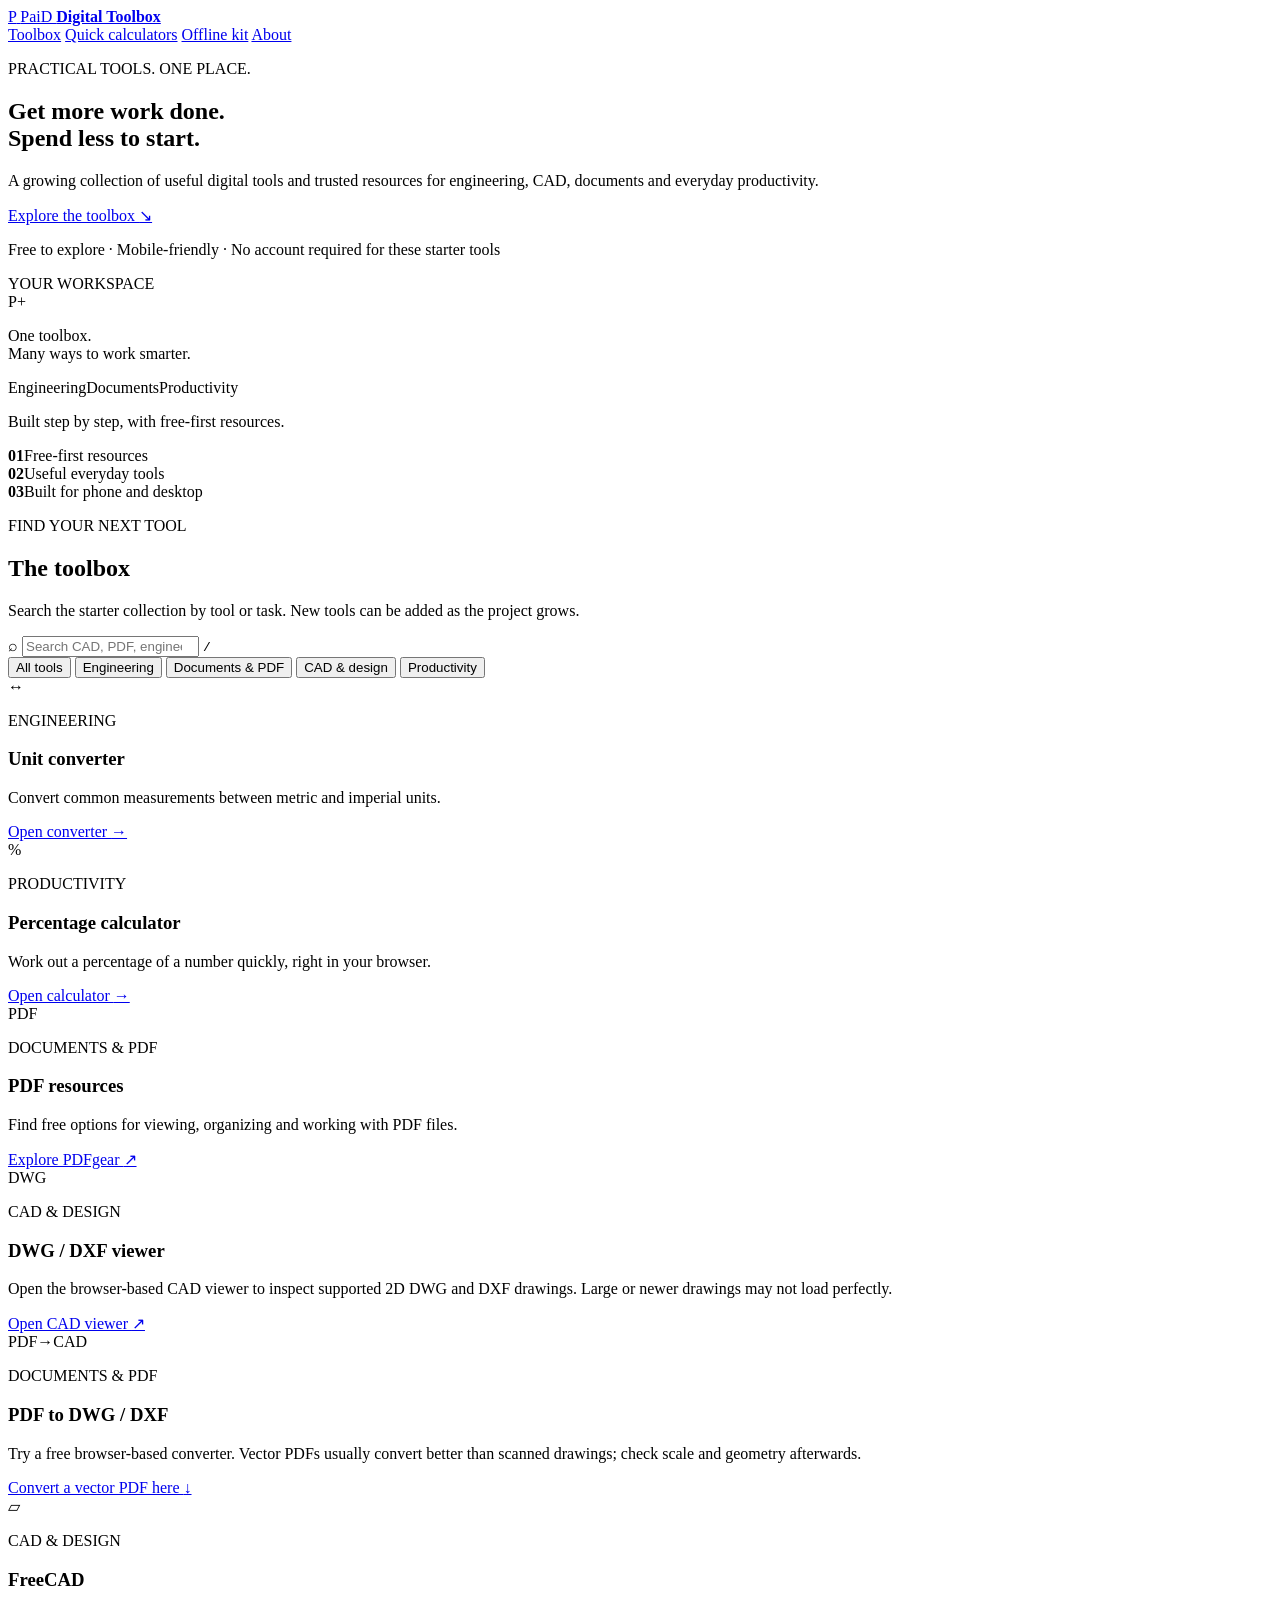
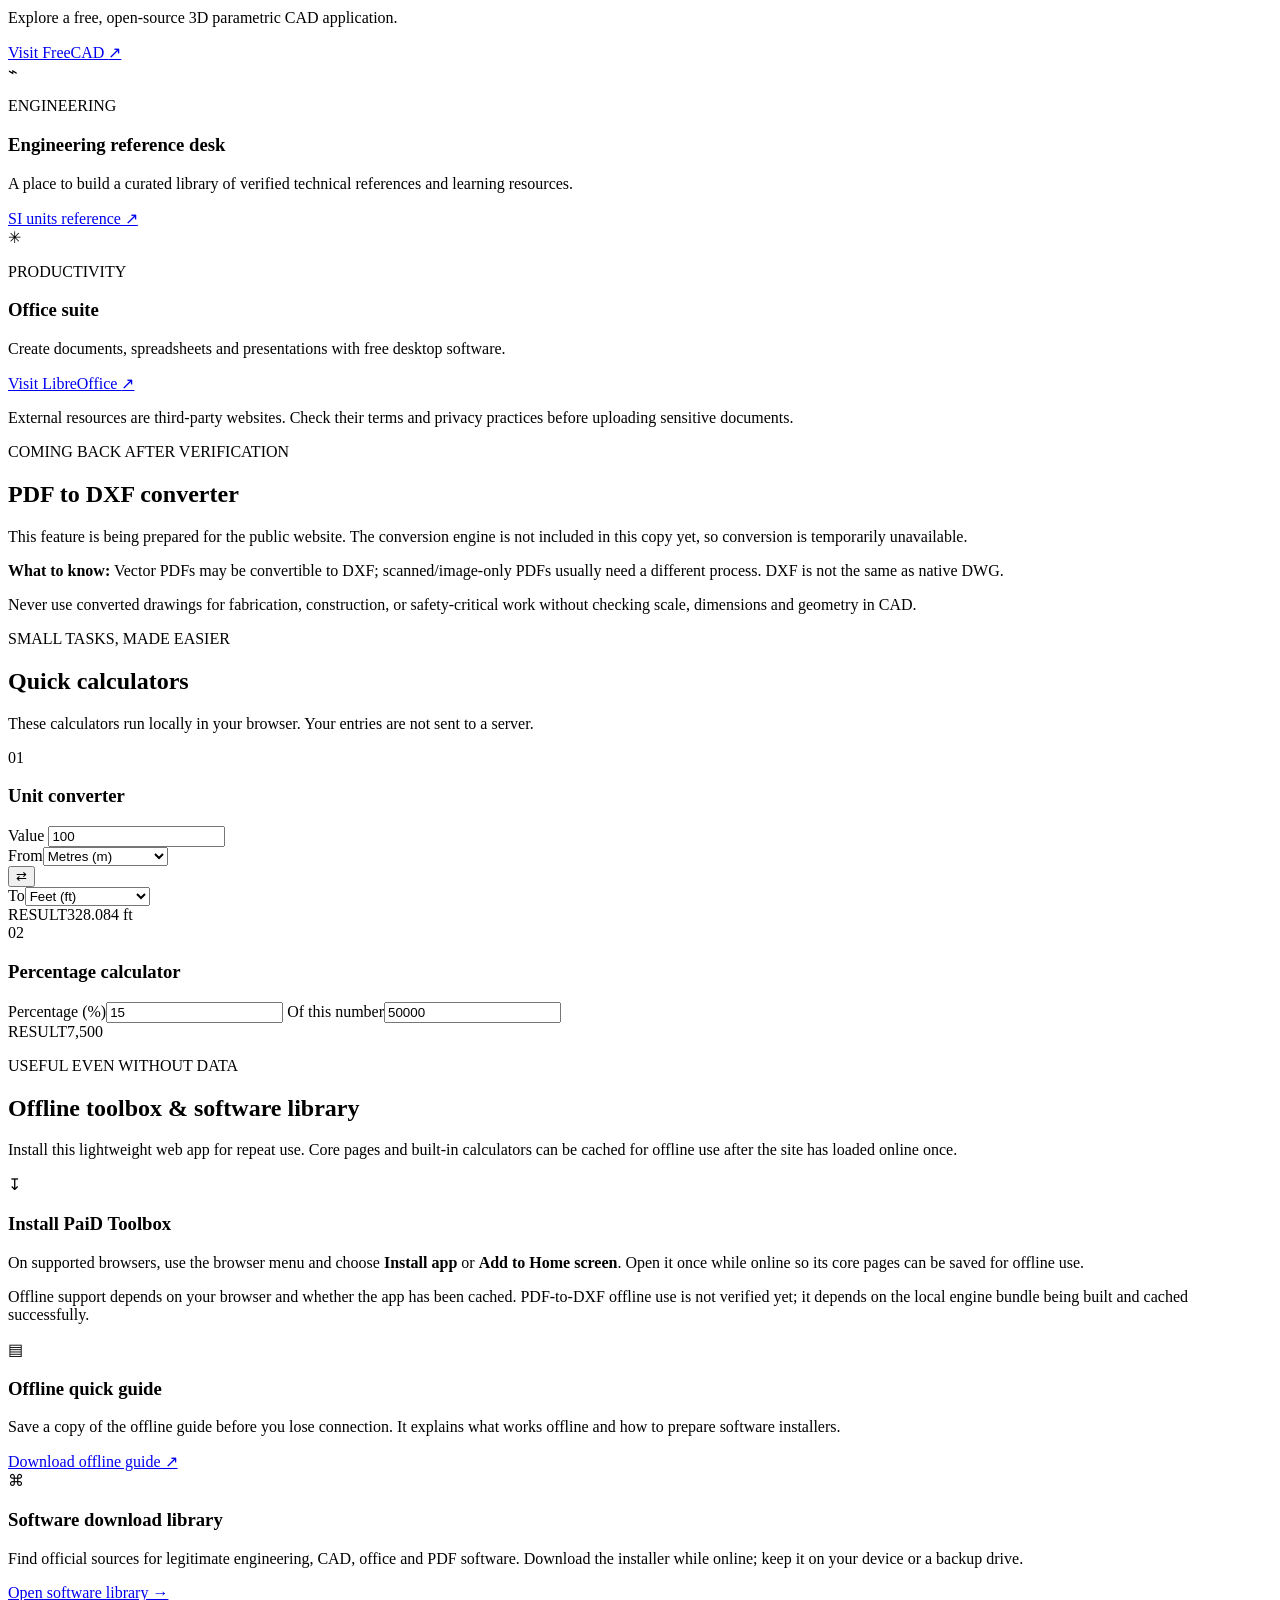
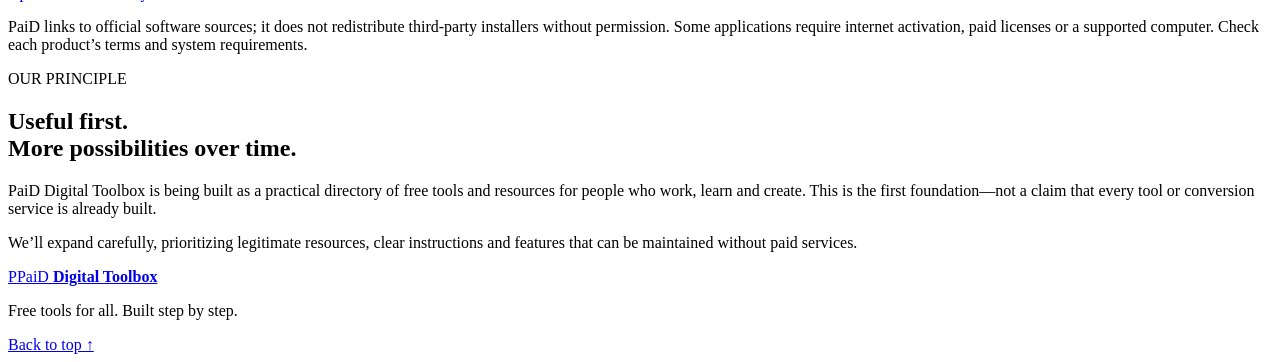
==== index.html @ 991cdfb0 "Add PaiD Digital Toolbox public website: index.html" ====
<!doctype html>
<html lang="en">
<head>
  <meta charset="utf-8">
  <meta name="viewport" content="width=device-width, initial-scale=1">
  <meta name="theme-color" content="#102b25">
  <link rel="manifest" href="./manifest.webmanifest">
  <link rel="icon" href="./paid-toolbox-icon.svg" type="image/svg+xml">
  <meta name="description" content="PaiD Digital Toolbox — free practical tools and trusted resources for everyday work, engineering, CAD and productivity.">
  <title>PaiD Digital Toolbox — Free tools for real work</title>
  <link rel="stylesheet" href="styles.css">
  <script src="app.js" defer></script>
  
</head>
<body>
  <header class="site-header">
    <a class="brand" href="#top" aria-label="PaiD Digital Toolbox home">
      <span class="brand-mark">P</span>
      <span>PaiD <b>Digital Toolbox</b></span>
    </a>
    <nav aria-label="Main navigation">
      <a href="#toolbox">Toolbox</a>
      <a href="#calculators">Quick calculators</a>
      <a href="#offline">Offline kit</a>
      <a href="#about">About</a>
    </nav>
  </header>

  <main id="top">
    <section class="hero">
      <div class="hero-copy">
        <p class="eyebrow">PRACTICAL TOOLS. ONE PLACE.</p>
        <h1>Get more work done.<br><span>Spend less to start.</span></h1>
        <p class="hero-intro">A growing collection of useful digital tools and trusted resources for engineering, CAD, documents and everyday productivity.</p>
        <a class="primary-button" href="#toolbox">Explore the toolbox <span aria-hidden="true">↘</span></a>
        <p class="small-note">Free to explore · Mobile-friendly · No account required for these starter tools</p>
      </div>
      <div class="hero-panel" aria-label="Toolbox overview">
        <div class="panel-top"><span class="status-dot"></span> YOUR WORKSPACE</div>
        <div class="panel-symbol">P<span>+</span></div>
        <p class="panel-title">One toolbox.<br>Many ways to work smarter.</p>
        <div class="panel-tags"><span>Engineering</span><span>Documents</span><span>Productivity</span></div>
        <div class="panel-line"></div>
        <p class="panel-foot">Built step by step, with free-first resources.</p>
      </div>
    </section>

    <section class="trust-strip" aria-label="Project principles">
      <div><strong>01</strong><span>Free-first resources</span></div>
      <div><strong>02</strong><span>Useful everyday tools</span></div>
      <div><strong>03</strong><span>Built for phone and desktop</span></div>
    </section>

    <section class="section" id="toolbox">
      <div class="section-heading">
        <div><p class="eyebrow">FIND YOUR NEXT TOOL</p><h2>The toolbox</h2></div>
        <p>Search the starter collection by tool or task. New tools can be added as the project grows.</p>
      </div>
      <label class="search-box" for="tool-search">
        <span aria-hidden="true">⌕</span>
        <input id="tool-search" type="search" placeholder="Search CAD, PDF, engineering…" autocomplete="off">
        <kbd>/</kbd>
      </label>
      <div class="filter-row" role="group" aria-label="Filter tools">
        <button class="filter-chip active" type="button" data-filter="all" aria-pressed="true">All tools</button>
        <button class="filter-chip" type="button" data-filter="engineering" aria-pressed="false">Engineering</button>
        <button class="filter-chip" type="button" data-filter="documents" aria-pressed="false">Documents & PDF</button>
        <button class="filter-chip" type="button" data-filter="design" aria-pressed="false">CAD & design</button>
        <button class="filter-chip" type="button" data-filter="productivity" aria-pressed="false">Productivity</button>
      </div>
      <div class="tool-grid" id="tool-grid" aria-live="polite">
        <article class="tool-card" data-category="engineering" data-search="engineering unit conversion measurement metric imperial calculator">
          <div class="tool-icon green">↔</div><p class="card-label">ENGINEERING</p><h3>Unit converter</h3>
          <p>Convert common measurements between metric and imperial units.</p>
          <a href="#calculators">Open converter <span aria-hidden="true">→</span></a>
        </article>
        <article class="tool-card" data-category="productivity" data-search="percentage calculator cost budget estimate maths">
          <div class="tool-icon yellow">%</div><p class="card-label">PRODUCTIVITY</p><h3>Percentage calculator</h3>
          <p>Work out a percentage of a number quickly, right in your browser.</p>
          <a href="#calculators">Open calculator <span aria-hidden="true">→</span></a>
        </article>
        <article class="tool-card" data-category="documents" data-search="pdf documents merge compress convert read organize">
          <div class="tool-icon purple">PDF</div><p class="card-label">DOCUMENTS & PDF</p><h3>PDF resources</h3>
          <p>Find free options for viewing, organizing and working with PDF files.</p>
          <a href="https://www.pdfgear.com/" target="_blank" rel="noopener noreferrer">Explore PDFgear <span aria-hidden="true">↗</span></a>
        </article>
        <article class="tool-card" data-category="design" data-search="DWG DXF AutoCAD CAD drawing viewer open inspect zoom pan layers">
          <div class="tool-icon blue">DWG</div><p class="card-label">CAD & DESIGN</p><h3>DWG / DXF viewer</h3>
          <p>Open the browser-based CAD viewer to inspect supported 2D DWG and DXF drawings. Large or newer drawings may not load perfectly.</p>
          <a href="https://mlightcad.com/cad-viewer/" target="_blank" rel="noopener noreferrer">Open CAD viewer <span aria-hidden="true">↗</span></a>
        </article>
        <article class="tool-card" data-category="documents" data-search="PDF to DWG DXF converter convert CAD drawing vector scanned engineering">
          <div class="tool-icon purple">PDF→CAD</div><p class="card-label">DOCUMENTS & PDF</p><h3>PDF to DWG / DXF</h3>
          <p>Try a free browser-based converter. Vector PDFs usually convert better than scanned drawings; check scale and geometry afterwards.</p>
          <a href="#pdf-converter">Convert a vector PDF here <span aria-hidden="true">↓</span></a>
        </article>
        <article class="tool-card" data-category="design" data-search="CAD computer aided design 2D 3D drawing freecad opensource">
          <div class="tool-icon blue">▱</div><p class="card-label">CAD & DESIGN</p><h3>FreeCAD</h3>
          <p>Explore a free, open-source 3D parametric CAD application.</p>
          <a href="https://www.freecad.org/" target="_blank" rel="noopener noreferrer">Visit FreeCAD <span aria-hidden="true">↗</span></a>
        </article>
        <article class="tool-card" data-category="engineering" data-search="engineering reference standards measurements safety technical documentation">
          <div class="tool-icon orange">⌁</div><p class="card-label">ENGINEERING</p><h3>Engineering reference desk</h3>
          <p>A place to build a curated library of verified technical references and learning resources.</p>
          <a href="https://www.nist.gov/pml/owm/metric-si/si-units" target="_blank" rel="noopener noreferrer">SI units reference <span aria-hidden="true">↗</span></a>
        </article>
        <article class="tool-card" data-category="productivity" data-search="productivity notes planning office documents libreoffice free">
          <div class="tool-icon pink">✳</div><p class="card-label">PRODUCTIVITY</p><h3>Office suite</h3>
          <p>Create documents, spreadsheets and presentations with free desktop software.</p>
          <a href="https://www.libreoffice.org/" target="_blank" rel="noopener noreferrer">Visit LibreOffice <span aria-hidden="true">↗</span></a>
        </article>
      </div>
      <p class="empty-state" id="empty-state" hidden>No matching tools yet. Try a different search.</p>
      <p class="disclaimer">External resources are third-party websites. Check their terms and privacy practices before uploading sensitive documents.</p>
    </section>


    <section class="converter-section" id="pdf-converter">
      <div class="section-heading">
        <div><p class="eyebrow">COMING BACK AFTER VERIFICATION</p><h2>PDF to DXF converter</h2></div>
        <p>This feature is being prepared for the public website. The conversion engine is not included in this copy yet, so conversion is temporarily unavailable.</p>
      </div>
      <div class="converter-card">
        <p><strong>What to know:</strong> Vector PDFs may be convertible to DXF; scanned/image-only PDFs usually need a different process. DXF is not the same as native DWG.</p>
        <p>Never use converted drawings for fabrication, construction, or safety-critical work without checking scale, dimensions and geometry in CAD.</p>
      </div>
    </section>

<section class="calculator-section" id="calculators">
      <div class="section-heading">
        <div><p class="eyebrow">SMALL TASKS, MADE EASIER</p><h2>Quick calculators</h2></div>
        <p>These calculators run locally in your browser. Your entries are not sent to a server.</p>
      </div>
      <div class="calculator-grid">
        <form class="calculator-card" id="unit-form">
          <div class="calc-heading"><span class="calc-number">01</span><h3>Unit converter</h3></div>
          <label for="unit-value">Value</label>
          <input id="unit-value" type="number" step="any" value="100" required>
          <div class="form-row">
            <div><label for="unit-from">From</label><select id="unit-from"><option value="mm">Millimetres (mm)</option><option value="cm">Centimetres (cm)</option><option value="m" selected>Metres (m)</option><option value="km">Kilometres (km)</option><option value="in">Inches (in)</option><option value="ft">Feet (ft)</option><option value="kg">Kilograms (kg)</option><option value="lb">Pounds (lb)</option><option value="c">Celsius (°C)</option><option value="f">Fahrenheit (°F)</option></select></div>
            <button class="swap-button" type="button" id="unit-swap" aria-label="Swap units">⇄</button>
            <div><label for="unit-to">To</label><select id="unit-to"><option value="mm">Millimetres (mm)</option><option value="cm">Centimetres (cm)</option><option value="m">Metres (m)</option><option value="km">Kilometres (km)</option><option value="in">Inches (in)</option><option value="ft" selected>Feet (ft)</option><option value="kg">Kilograms (kg)</option><option value="lb">Pounds (lb)</option><option value="c">Celsius (°C)</option><option value="f">Fahrenheit (°F)</option></select></div>
          </div>
          <div class="result-box"><span>RESULT</span><output id="unit-result" for="unit-value unit-from unit-to">328.084 ft</output></div>
        </form>
        <form class="calculator-card" id="percent-form">
          <div class="calc-heading"><span class="calc-number">02</span><h3>Percentage calculator</h3></div>
          <label for="percent-rate">Percentage (%)</label><input id="percent-rate" type="number" step="any" value="15" required>
          <label for="percent-base">Of this number</label><input id="percent-base" type="number" step="any" value="50000" required>
          <div class="result-box"><span>RESULT</span><output id="percent-result" for="percent-rate percent-base">7,500</output></div>
        </form>
      </div>
    </section>


    <section class="offline-section" id="offline">
      <div class="section-heading">
        <div><p class="eyebrow">USEFUL EVEN WITHOUT DATA</p><h2>Offline toolbox & software library</h2></div>
        <p>Install this lightweight web app for repeat use. Core pages and built-in calculators can be cached for offline use after the site has loaded online once.</p>
      </div>
      <div class="offline-grid">
        <article class="offline-card">
          <span class="offline-card-icon">↧</span><h3>Install PaiD Toolbox</h3>
          <p>On supported browsers, use the browser menu and choose <strong>Install app</strong> or <strong>Add to Home screen</strong>. Open it once while online so its core pages can be saved for offline use.</p>
          <p class="small-note">Offline support depends on your browser and whether the app has been cached. PDF-to-DXF offline use is not verified yet; it depends on the local engine bundle being built and cached successfully.</p>
        </article>
        <article class="offline-card">
          <span class="offline-card-icon">▤</span><h3>Offline quick guide</h3>
          <p>Save a copy of the offline guide before you lose connection. It explains what works offline and how to prepare software installers.</p>
          <a class="text-link" href="./offline-guide.html" download="PaiD-Offline-Guide.html">Download offline guide ↗</a>
        </article>
        <article class="offline-card">
          <span class="offline-card-icon">⌘</span><h3>Software download library</h3>
          <p>Find official sources for legitimate engineering, CAD, office and PDF software. Download the installer while online; keep it on your device or a backup drive.</p>
          <a class="text-link" href="./software-library.html">Open software library →</a>
        </article>
      </div>
      <p class="disclaimer">PaiD links to official software sources; it does not redistribute third-party installers without permission. Some applications require internet activation, paid licenses or a supported computer. Check each product’s terms and system requirements.</p>
    </section>

    <section class="about-section" id="about">
      <div><p class="eyebrow">OUR PRINCIPLE</p><h2>Useful first.<br><span>More possibilities over time.</span></h2></div>
      <div><p>PaiD Digital Toolbox is being built as a practical directory of free tools and resources for people who work, learn and create. This is the first foundation—not a claim that every tool or conversion service is already built.</p><p>We’ll expand carefully, prioritizing legitimate resources, clear instructions and features that can be maintained without paid services.</p></div>
    </section>
  </main>

  <footer class="site-footer"><a class="brand footer-brand" href="#top"><span class="brand-mark">P</span><span>PaiD <b>Digital Toolbox</b></span></a><p>Free tools for all. Built step by step.</p><a href="#top">Back to top ↑</a></footer>
</body>
</html>
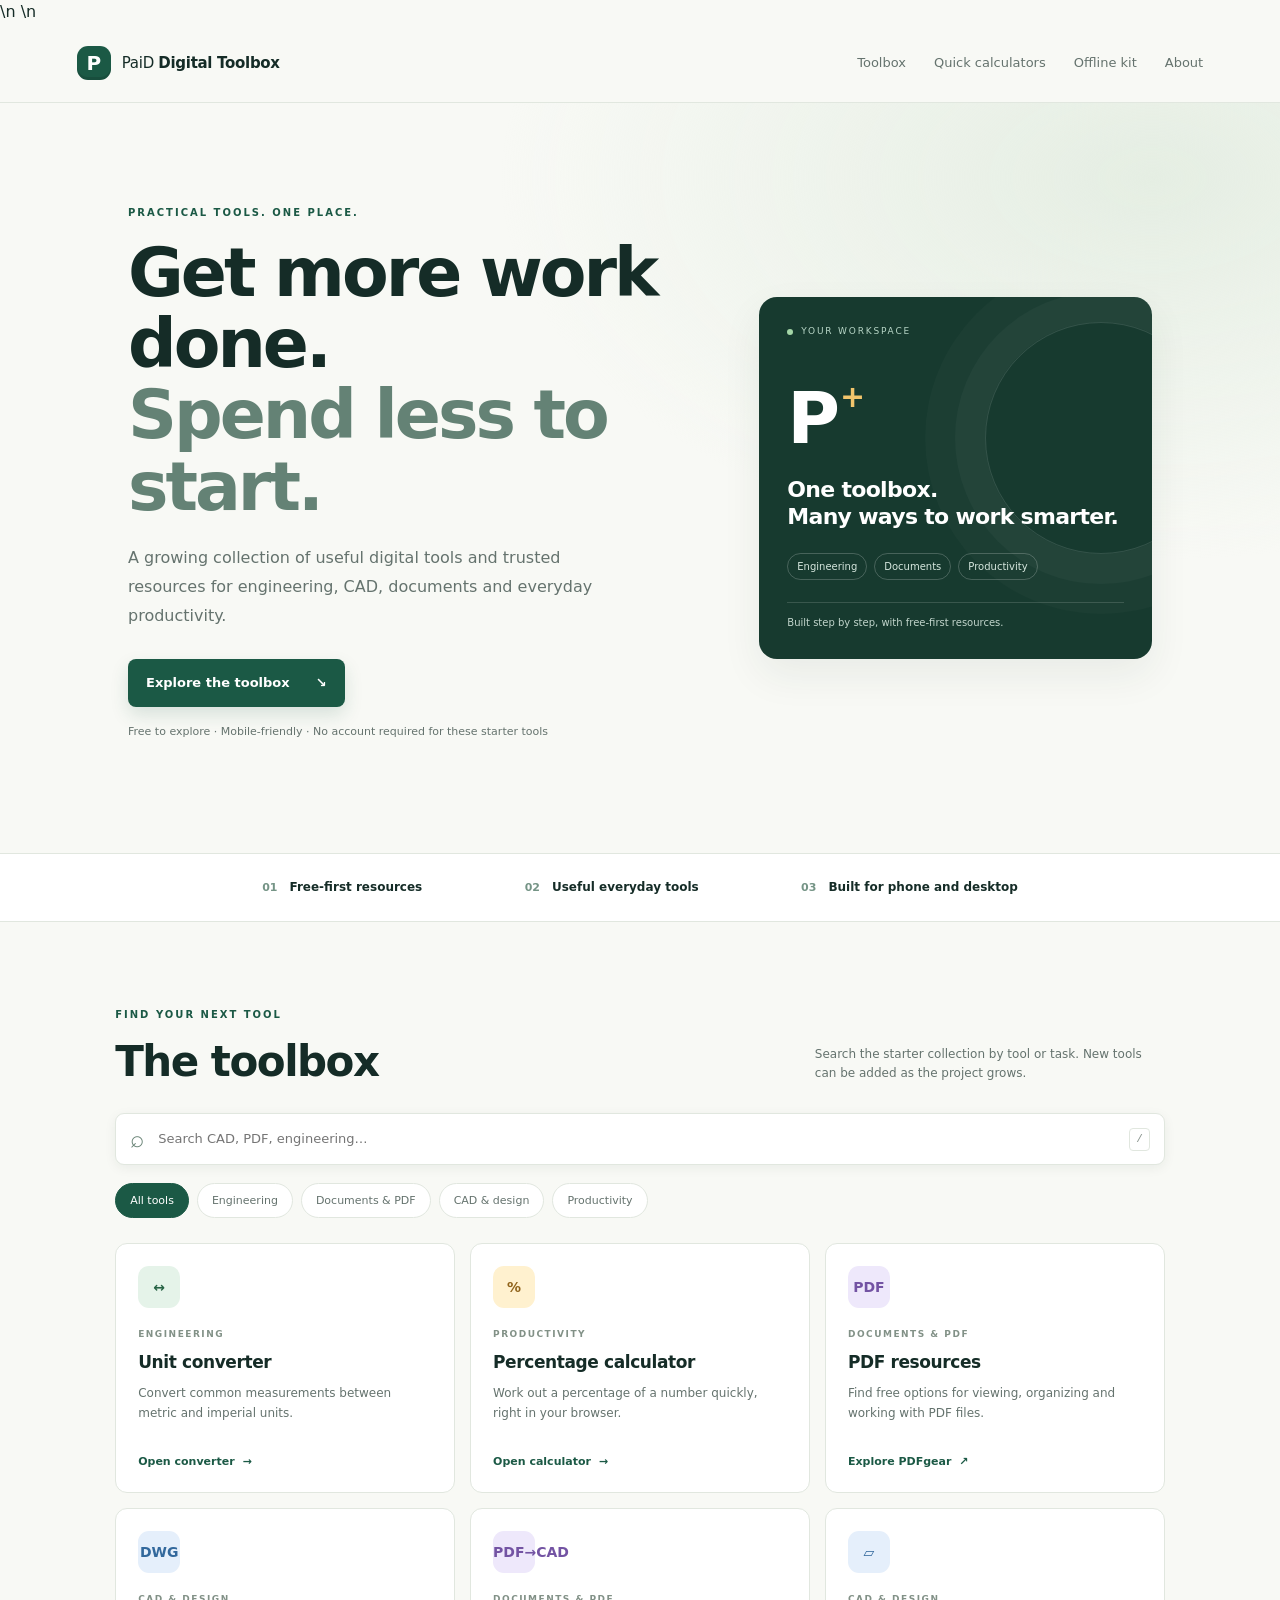
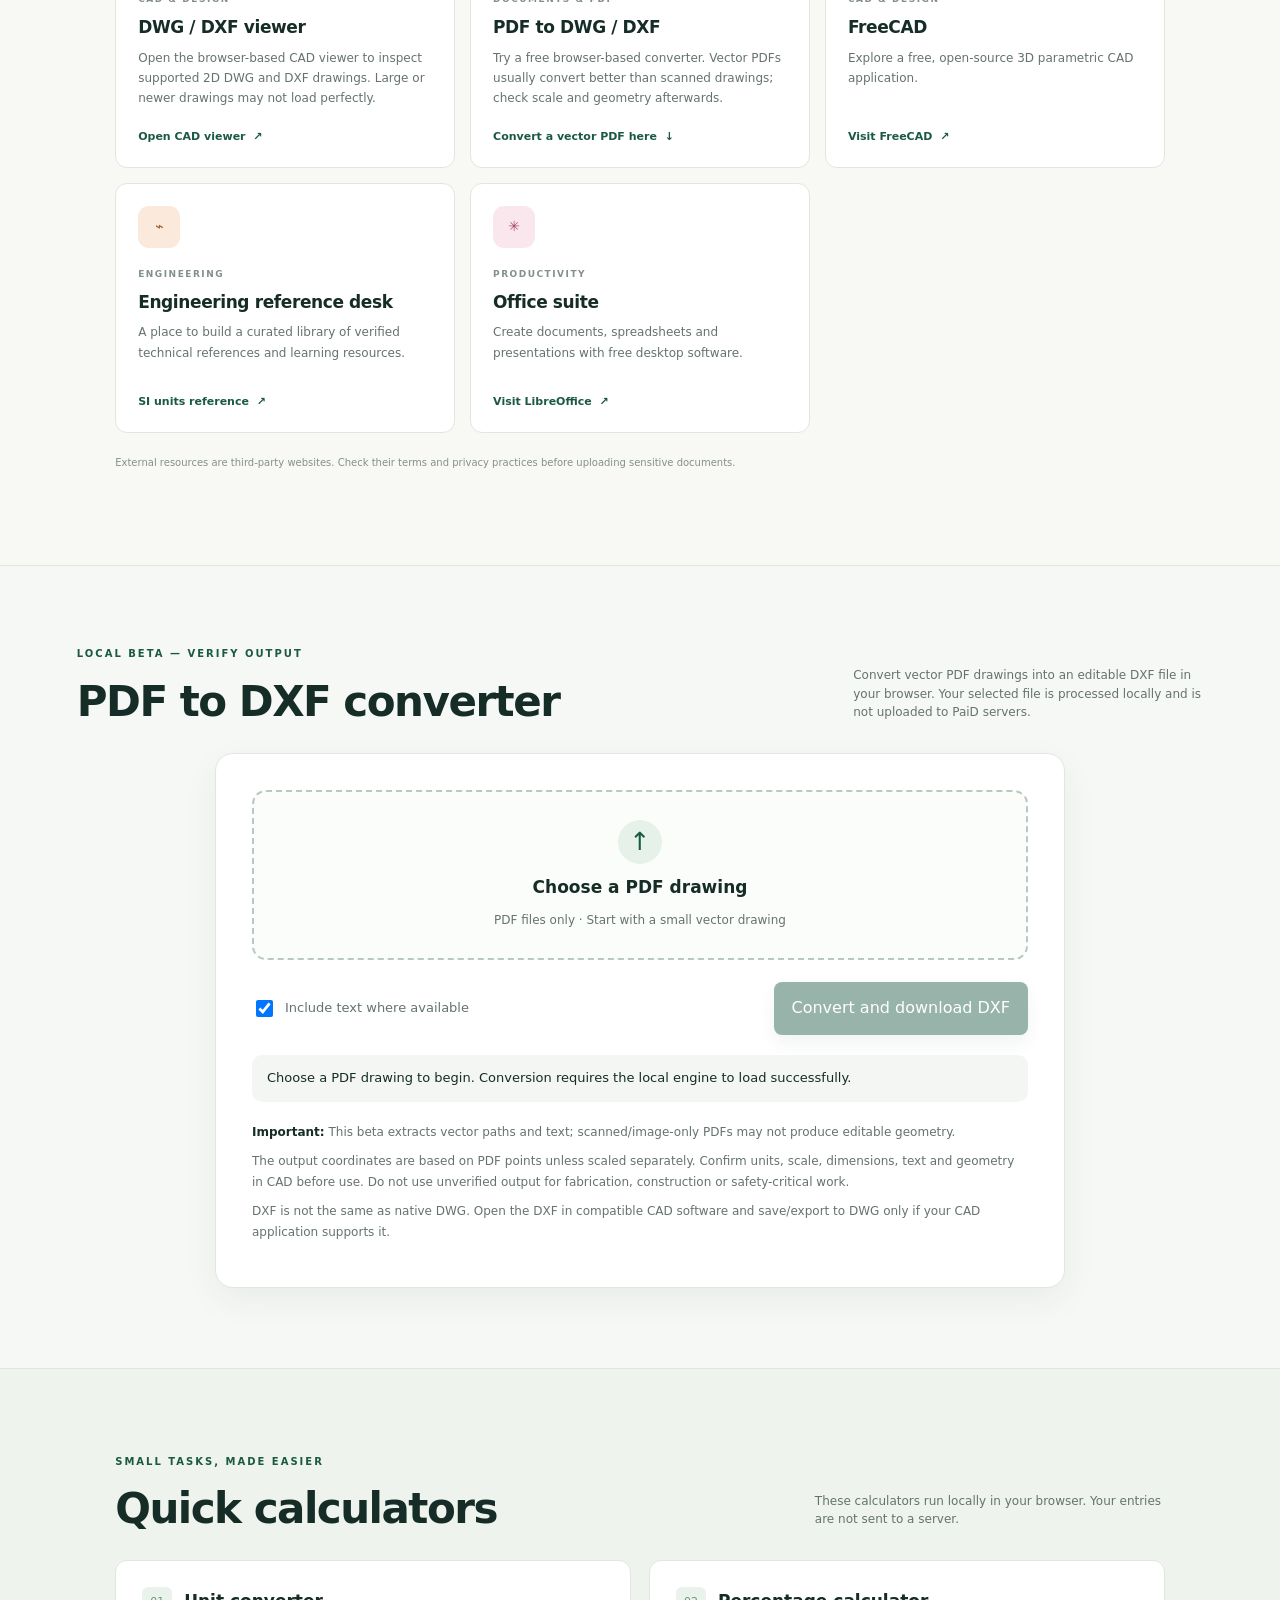
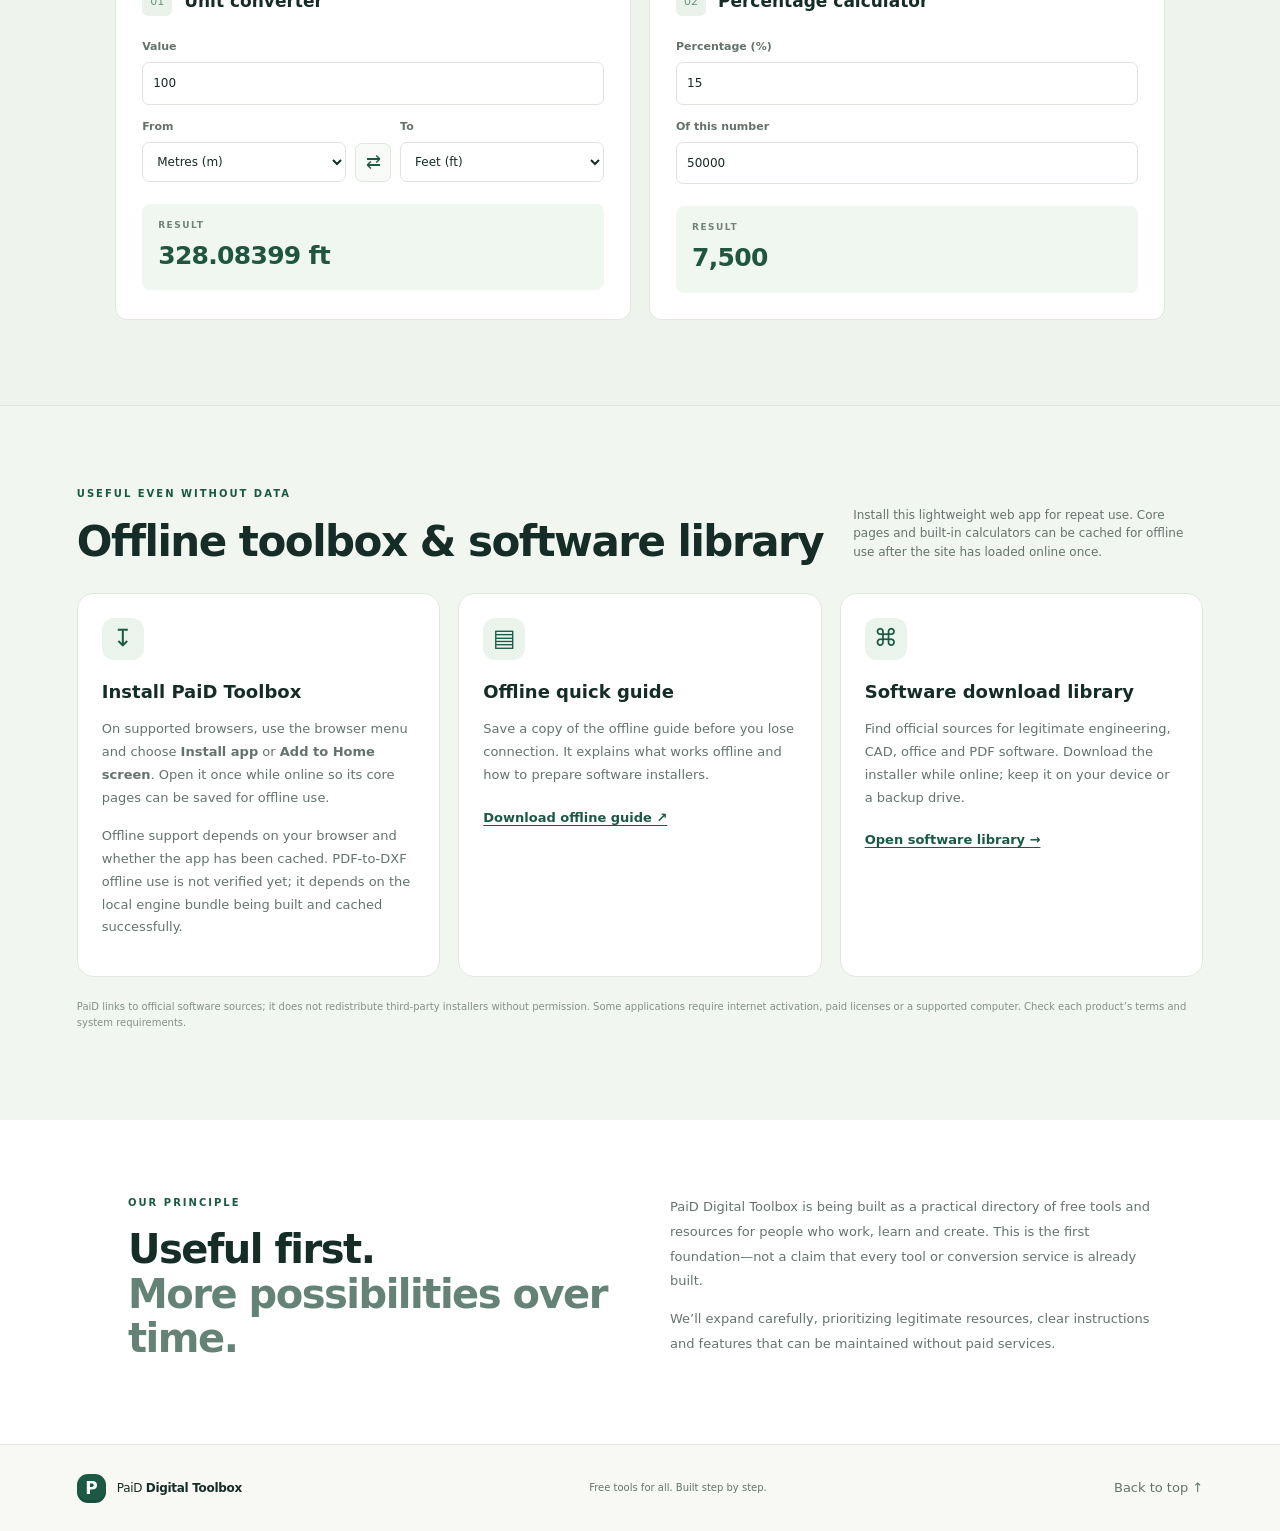
==== commit 443d599e: "Add PDF-to-DXF beta interface" ====
--- a/index.html
+++ b/index.html
@@ -9,7 +9,7 @@
   <meta name="description" content="PaiD Digital Toolbox — free practical tools and trusted resources for everyday work, engineering, CAD and productivity.">
   <title>PaiD Digital Toolbox — Free tools for real work</title>
   <link rel="stylesheet" href="styles.css">
-  <script src="app.js" defer></script>
+  <script src="vendor/pdf-to-dxf.bundle.js" defer></script>\n  <script src="app.js" defer></script>\n  <script src="pdf-to-dxf-ui.js" defer></script>
   
 </head>
 <body>
@@ -117,12 +117,26 @@
 
     <section class="converter-section" id="pdf-converter">
       <div class="section-heading">
-        <div><p class="eyebrow">COMING BACK AFTER VERIFICATION</p><h2>PDF to DXF converter</h2></div>
-        <p>This feature is being prepared for the public website. The conversion engine is not included in this copy yet, so conversion is temporarily unavailable.</p>
+        <div><p class="eyebrow">LOCAL BETA — VERIFY OUTPUT</p><h2>PDF to DXF converter</h2></div>
+        <p>Convert vector PDF drawings into an editable DXF file in your browser. Your selected file is processed locally and is not uploaded to PaiD servers.</p>
       </div>
       <div class="converter-card">
-        <p><strong>What to know:</strong> Vector PDFs may be convertible to DXF; scanned/image-only PDFs usually need a different process. DXF is not the same as native DWG.</p>
-        <p>Never use converted drawings for fabrication, construction, or safety-critical work without checking scale, dimensions and geometry in CAD.</p>
+        <label class="upload-zone" for="pdf-file">
+          <span class="upload-symbol" aria-hidden="true">↑</span>
+          <strong>Choose a PDF drawing</strong>
+          <span>PDF files only · Start with a small vector drawing</span>
+        </label>
+        <input class="visually-hidden" id="pdf-file" type="file" accept="application/pdf,.pdf">
+        <div class="converter-actions">
+          <label class="checkbox-label"><input id="pdf-include-text" type="checkbox" checked> Include text where available</label>
+          <button class="primary-button" id="pdf-convert-button" type="button" disabled>Convert and download DXF</button>
+        </div>
+        <p class="converter-status" id="pdf-converter-status" data-state="info" role="status" aria-live="polite">Choose a PDF drawing to begin. Conversion requires the local engine to load successfully.</p>
+        <div class="converter-notes">
+          <p><strong>Important:</strong> This beta extracts vector paths and text; scanned/image-only PDFs may not produce editable geometry.</p>
+          <p>The output coordinates are based on PDF points unless scaled separately. Confirm units, scale, dimensions, text and geometry in CAD before use. Do not use unverified output for fabrication, construction or safety-critical work.</p>
+          <p>DXF is not the same as native DWG. Open the DXF in compatible CAD software and save/export to DWG only if your CAD application supports it.</p>
+        </div>
       </div>
     </section>
 
--- a/styles.css
+++ b/styles.css
@@ -0,0 +1,33 @@
+:root{--ink:#152c27;--muted:#65736e;--green:#1b5945;--mint:#eaf4ed;--paper:#f8f9f5;--line:#e1e7df;--white:#fff;--gold:#f2c56c;--shadow:0 16px 40px rgba(22,50,39,.07)}*{box-sizing:border-box}html{scroll-behavior:smooth;scroll-padding-top:90px}body{margin:0;background:var(--paper);color:var(--ink);font-family:Inter,ui-sans-serif,system-ui,-apple-system,BlinkMacSystemFont,"Segoe UI",sans-serif;line-height:1.55}a{color:inherit}.site-header{height:78px;padding:0 clamp(20px,6vw,88px);display:flex;align-items:center;justify-content:space-between;background:rgba(248,249,245,.95);border-bottom:1px solid var(--line);position:sticky;top:0;z-index:5;backdrop-filter:blur(12px)}.brand{display:inline-flex;gap:11px;align-items:center;text-decoration:none;font-size:15px;letter-spacing:-.3px}.brand b{font-weight:750}.brand-mark{width:34px;height:34px;border-radius:11px;background:var(--green);color:#fff;display:grid;place-items:center;font-weight:850;font-size:20px;box-shadow:inset 0 -3px 0 rgba(0,0,0,.12)}nav{display:flex;gap:28px}nav a,.site-footer>a:last-child{font-size:13px;color:var(--muted);text-decoration:none}nav a:hover,.site-footer>a:last-child:hover{color:var(--green)}.hero{padding:clamp(60px,8vw,110px) clamp(20px,10vw,150px);display:grid;grid-template-columns:1.15fr .85fr;gap:clamp(36px,8vw,100px);align-items:center;background:radial-gradient(ellipse at 90% 10%,#e5eee3 0,transparent 40%),var(--paper)}.eyebrow{font-size:10px;font-weight:800;letter-spacing:2px;color:var(--green);margin:0 0 16px}.hero h1{font-size:clamp(38px,5.6vw,68px);line-height:1.05;letter-spacing:-3px;margin:0 0 22px;font-weight:780}.hero h1 span,.about-section h2 span{color:#648275}.hero-intro{font-size:16px;color:var(--muted);max-width:490px;line-height:1.8;margin-bottom:28px}.primary-button{display:inline-flex;gap:26px;align-items:center;background:var(--green);color:#fff;text-decoration:none;border-radius:8px;padding:14px 18px;font-size:13px;font-weight:700;box-shadow:0 8px 18px #1b594525}.primary-button:hover{background:#124333;transform:translateY(-1px)}.small-note{font-size:11px;color:var(--muted);margin-top:16px}.hero-panel{min-height:330px;background:#173a2f;color:#fff;border-radius:18px;padding:28px;position:relative;overflow:hidden;box-shadow:var(--shadow)}.hero-panel:after{content:"";position:absolute;width:230px;height:230px;border:1px solid #ffffff20;border-radius:50%;right:-65px;top:25px;box-shadow:0 0 0 30px #ffffff08,0 0 0 60px #ffffff05}.panel-top{font-size:9px;letter-spacing:1.8px;color:#b7d5c6;display:flex;align-items:center;gap:8px}.status-dot{height:6px;width:6px;border-radius:50%;background:#a4d6a7}.panel-symbol{font-size:72px;line-height:1;font-weight:850;margin:43px 0 22px;position:relative;z-index:1}.panel-symbol span{color:var(--gold);font-size:30px;vertical-align:top}.panel-title{font-size:22px;line-height:1.25;letter-spacing:-.7px;font-weight:650;position:relative;z-index:1}.panel-tags{display:flex;flex-wrap:wrap;gap:7px;margin-top:22px;position:relative;z-index:1}.panel-tags span{font-size:10px;border:1px solid #ffffff35;border-radius:100px;padding:5px 9px;color:#d6e7de}.panel-line{height:1px;background:#ffffff25;margin:22px 0 12px}.panel-foot{font-size:10px;color:#c2d5cc;margin:0}.trust-strip{display:flex;justify-content:center;gap:clamp(25px,8vw,115px);padding:24px 20px;border-block:1px solid var(--line);background:#fff}.trust-strip div{display:flex;align-items:center;gap:12px}.trust-strip strong{font-size:11px;color:#759486}.trust-strip span{font-size:12px;font-weight:650}.section,.calculator-section{padding:85px clamp(20px,9vw,130px)}.section-heading{display:flex;justify-content:space-between;align-items:end;gap:28px;margin-bottom:28px}.section-heading h2,.about-section h2{font-size:clamp(29px,3.5vw,42px);letter-spacing:-1.5px;line-height:1.12;margin:0}.section-heading>p{font-size:12px;max-width:350px;color:var(--muted);margin:0 0 3px}.search-box{display:flex;align-items:center;gap:12px;background:#fff;border:1px solid var(--line);border-radius:9px;padding:0 14px;height:52px;max-width:100%;box-shadow:0 3px 12px #172f2410}.search-box>span{font-size:24px;color:#6b8578}.search-box input{border:0;outline:0;background:transparent;flex:1;min-width:0;font:inherit;font-size:13px;color:var(--ink)}kbd{font-size:11px;color:#87928c;border:1px solid var(--line);border-radius:4px;padding:2px 6px}.filter-row{display:flex;gap:8px;flex-wrap:wrap;margin:18px 0 25px}.filter-chip{font:inherit;font-size:11px;border:1px solid var(--line);background:#fff;color:var(--muted);border-radius:100px;padding:8px 14px;cursor:pointer}.filter-chip:hover,.filter-chip.active{background:var(--green);border-color:var(--green);color:#fff}.tool-grid{display:grid;grid-template-columns:repeat(3,minmax(0,1fr));gap:15px}.tool-card{background:#fff;border:1px solid var(--line);border-radius:12px;padding:22px;min-height:250px;display:flex;flex-direction:column;transition:transform .2s,box-shadow .2s}.tool-card:hover{transform:translateY(-3px);box-shadow:var(--shadow)}.tool-icon{width:42px;height:42px;display:grid;place-items:center;border-radius:11px;font-size:14px;font-weight:800;margin-bottom:20px}.green{background:#e5f3e9;color:#276345}.yellow{background:#fff1cf;color:#90631b}.purple{background:#eee8fb;color:#7353a3}.blue{background:#e5effb;color:#32689c}.orange{background:#fbe9db;color:#a15c26}.pink{background:#fae7ee;color:#a6486c}.card-label{font-size:9px;letter-spacing:1.5px;color:#829187;font-weight:800;margin:0 0 7px}.tool-card h3{font-size:17px;letter-spacing:-.4px;margin:0 0 7px}.tool-card>p:not(.card-label){font-size:12px;color:var(--muted);line-height:1.7;margin:0 0 19px}.tool-card>a{font-size:11px;color:var(--green);font-weight:750;text-decoration:none;margin-top:auto}.tool-card>a span{margin-left:4px}.empty-state{padding:25px;text-align:center;color:var(--muted);font-size:13px}.disclaimer{font-size:10px;color:#849087;margin-top:22px}.calculator-section{background:#eef3ed}.calculator-grid{display:grid;grid-template-columns:1fr 1fr;gap:18px}.calculator-card{padding:26px;background:#fff;border:1px solid #dfe7de;border-radius:12px}.calc-heading{display:flex;gap:12px;align-items:center;margin-bottom:22px}.calc-number{font-size:11px;color:#6f927f;background:#eaf3eb;padding:6px 8px;border-radius:6px}.calc-heading h3{font-size:17px;margin:0}.calculator-card label{display:block;font-size:11px;font-weight:650;color:#637169;margin:13px 0 7px}.calculator-card input,.calculator-card select{width:100%;border:1px solid #dce4dc;border-radius:7px;background:#fff;padding:11px 10px;font:inherit;font-size:12px;color:var(--ink);min-width:0}.form-row{display:grid;grid-template-columns:1fr auto 1fr;gap:9px;align-items:end}.swap-button{height:39px;width:36px;border:1px solid var(--line);border-radius:7px;background:#f7faf6;color:var(--green);cursor:pointer;font-size:18px;margin-bottom:0}.result-box{margin-top:22px;background:#f0f6f0;border-radius:8px;padding:15px 16px;display:flex;flex-direction:column;gap:4px}.result-box>span{font-size:9px;letter-spacing:1.5px;color:#718479;font-weight:800}.result-box output{font-size:25px;letter-spacing:-.7px;font-weight:750;color:#205640;overflow-wrap:anywhere}.about-section{padding:75px clamp(20px,10vw,150px);display:grid;grid-template-columns:1fr 1fr;gap:60px;background:#fff}.about-section h2{font-size:clamp(28px,3.4vw,40px)}.about-section>div:last-child{max-width:510px}.about-section>div:last-child p{font-size:13px;color:var(--muted);line-height:1.9;margin-top:0}.site-footer{padding:25px clamp(20px,6vw,88px);display:flex;align-items:center;justify-content:space-between;gap:15px;border-top:1px solid var(--line)}.footer-brand{font-size:12px}.footer-brand .brand-mark{width:29px;height:29px;font-size:17px}.site-footer p{font-size:10px;color:var(--muted)}@media(max-width:850px){.hero{grid-template-columns:1fr 0.8fr;padding-inline:6vw;gap:35px}.hero h1{font-size:clamp(36px,6vw,52px)}.section,.calculator-section{padding-block:65px}.tool-grid{grid-template-columns:repeat(2,minmax(0,1fr))}.about-section{gap:30px;padding-block:60px}}@media(max-width:600px){.site-header{height:66px;padding-inline:18px}nav{gap:13px}nav a{font-size:11px}.brand{font-size:12px;gap:7px}.brand-mark{width:30px;height:30px}.hero{grid-template-columns:1fr;padding:52px 22px 45px;gap:32px}.hero h1{font-size:43px;letter-spacing:-2px}.hero-intro{font-size:14px}.hero-panel{min-height:290px}.panel-symbol{margin-top:32px}.trust-strip{justify-content:flex-start;overflow-x:auto;gap:25px;padding:18px 22px}.trust-strip div{flex:0 0 auto}.section,.calculator-section{padding:55px 20px}.section-heading{display:block}.section-heading>p{margin-top:12px}.tool-grid{grid-template-columns:1fr}.tool-card{min-height:220px}.calculator-grid{grid-template-columns:1fr}.calculator-card{padding:20px}.about-section{grid-template-columns:1fr;gap:24px;padding:55px 22px}.site-footer{flex-wrap:wrap;padding:20px}.site-footer p{order:3;width:100%;margin:0}.site-footer>a:last-child{font-size:11px}}@media(prefers-reduced-motion:reduce){html{scroll-behavior:auto}*,*:before,*:after{transition:none!important}}
+/* PDF-to-DXF beta converter */
+.converter-section{padding:80px clamp(20px,6vw,88px);background:#f6f8f5;border-top:1px solid var(--line);border-bottom:1px solid var(--line)}
+.converter-card{max-width:850px;margin:0 auto;background:#fff;border:1px solid var(--line);border-radius:18px;padding:clamp(20px,4vw,36px);box-shadow:0 12px 35px rgba(16,43,37,.06)}
+.upload-zone{display:flex;min-height:170px;flex-direction:column;align-items:center;justify-content:center;gap:10px;text-align:center;border:2px dashed #b7c9c0;border-radius:14px;background:#fbfdfb;cursor:pointer;padding:24px}
+.upload-zone:hover{border-color:var(--green,#1d6a50);background:#f5faf6}
+.upload-symbol{display:grid;place-items:center;width:44px;height:44px;border-radius:50%;background:#e5f1e9;color:#175b42;font-size:25px}
+.upload-zone strong{font-size:17px;color:var(--ink)}
+.upload-zone span:last-child{font-size:12px;color:var(--muted)}
+.visually-hidden{position:absolute!important;width:1px!important;height:1px!important;padding:0!important;margin:-1px!important;overflow:hidden!important;clip:rect(0,0,0,0)!important;white-space:nowrap!important;border:0!important}
+.converter-actions{display:flex;align-items:center;justify-content:space-between;gap:18px;margin-top:22px;flex-wrap:wrap}
+.checkbox-label{display:flex;align-items:center;gap:9px;font-size:13px;color:var(--muted)}
+.checkbox-label input{width:17px;height:17px}
+.converter-actions .primary-button{border:0;cursor:pointer;font:inherit}
+.converter-actions .primary-button:disabled{opacity:.45;cursor:not-allowed}
+.converter-status{margin:20px 0 0;padding:13px 15px;background:#f4f6f4;border-radius:10px;font-size:13px;line-height:1.6;color:var(--ink);overflow-wrap:anywhere}
+.converter-status[data-state="error"]{background:#fff1ef;color:#8d281d}
+.converter-status[data-state="success"]{background:#eaf6ed;color:#1d5b34}
+.converter-notes{margin-top:20px;font-size:12px;line-height:1.75;color:var(--muted)}
+.converter-notes p{margin:8px 0}
+.converter-notes strong{color:var(--ink)}
+@media(max-width:600px){.converter-section{padding:55px 20px}.converter-actions{align-items:stretch;flex-direction:column}.converter-actions .primary-button{width:100%;text-align:center;justify-content:center}}
+
+/* Offline app and software library */
+.offline-section{padding:80px clamp(20px,6vw,88px);background:#f1f6f1;border-top:1px solid var(--line)}
+.offline-grid{display:grid;grid-template-columns:repeat(3,minmax(0,1fr));gap:18px}
+.offline-card{background:#fff;border:1px solid var(--line);border-radius:16px;padding:24px;min-height:260px}
+.offline-card-icon{display:grid;place-items:center;width:42px;height:42px;border-radius:12px;background:var(--mint);color:var(--green);font-size:24px}
+.offline-card h3{font-size:18px;margin:18px 0 10px}
+.offline-card p{font-size:13px;line-height:1.75;color:var(--muted)}
+.text-link{display:inline-block;margin-top:8px;color:var(--green);font-weight:700;font-size:13px;text-decoration:underline;text-underline-offset:3px}
+@media(max-width:800px){.offline-grid{grid-template-columns:1fr 1fr}}
+@media(max-width:600px){.offline-section{padding:55px 20px}.offline-grid{grid-template-columns:1fr}.offline-card{min-height:0}}
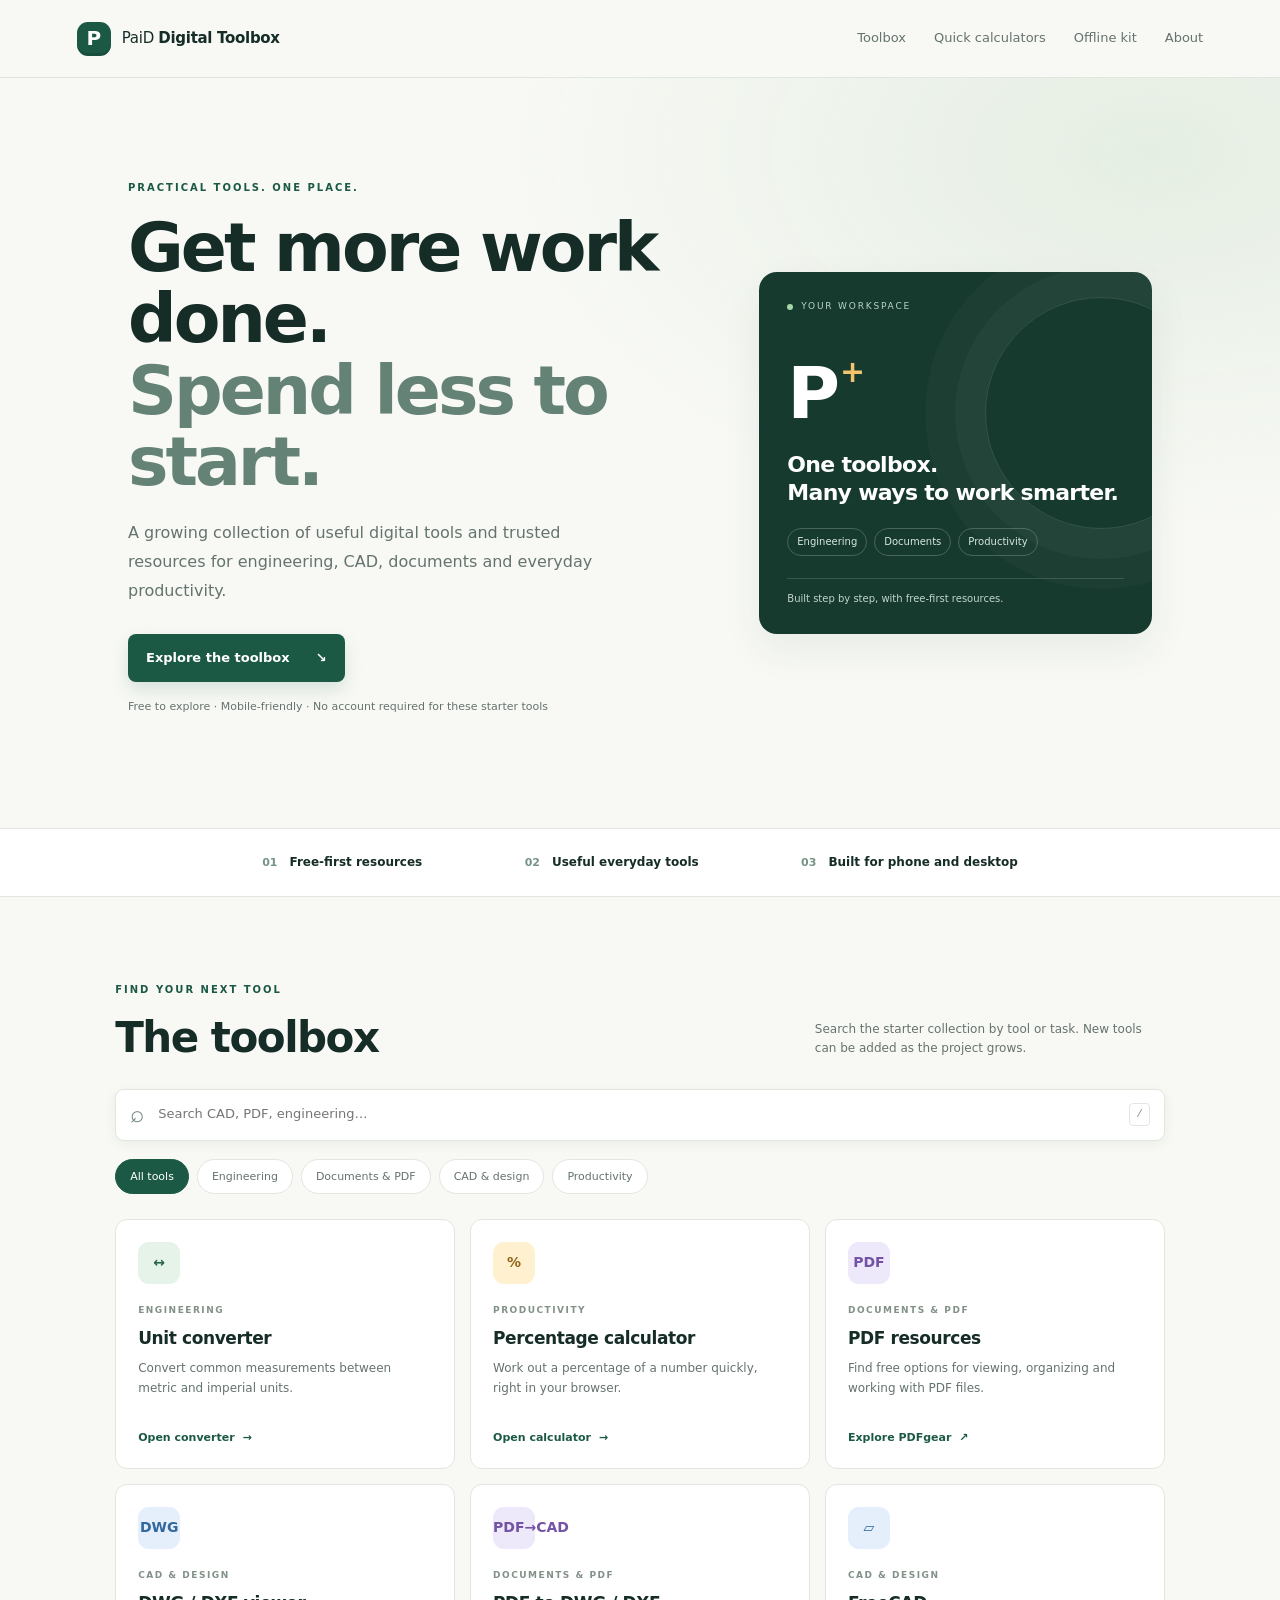
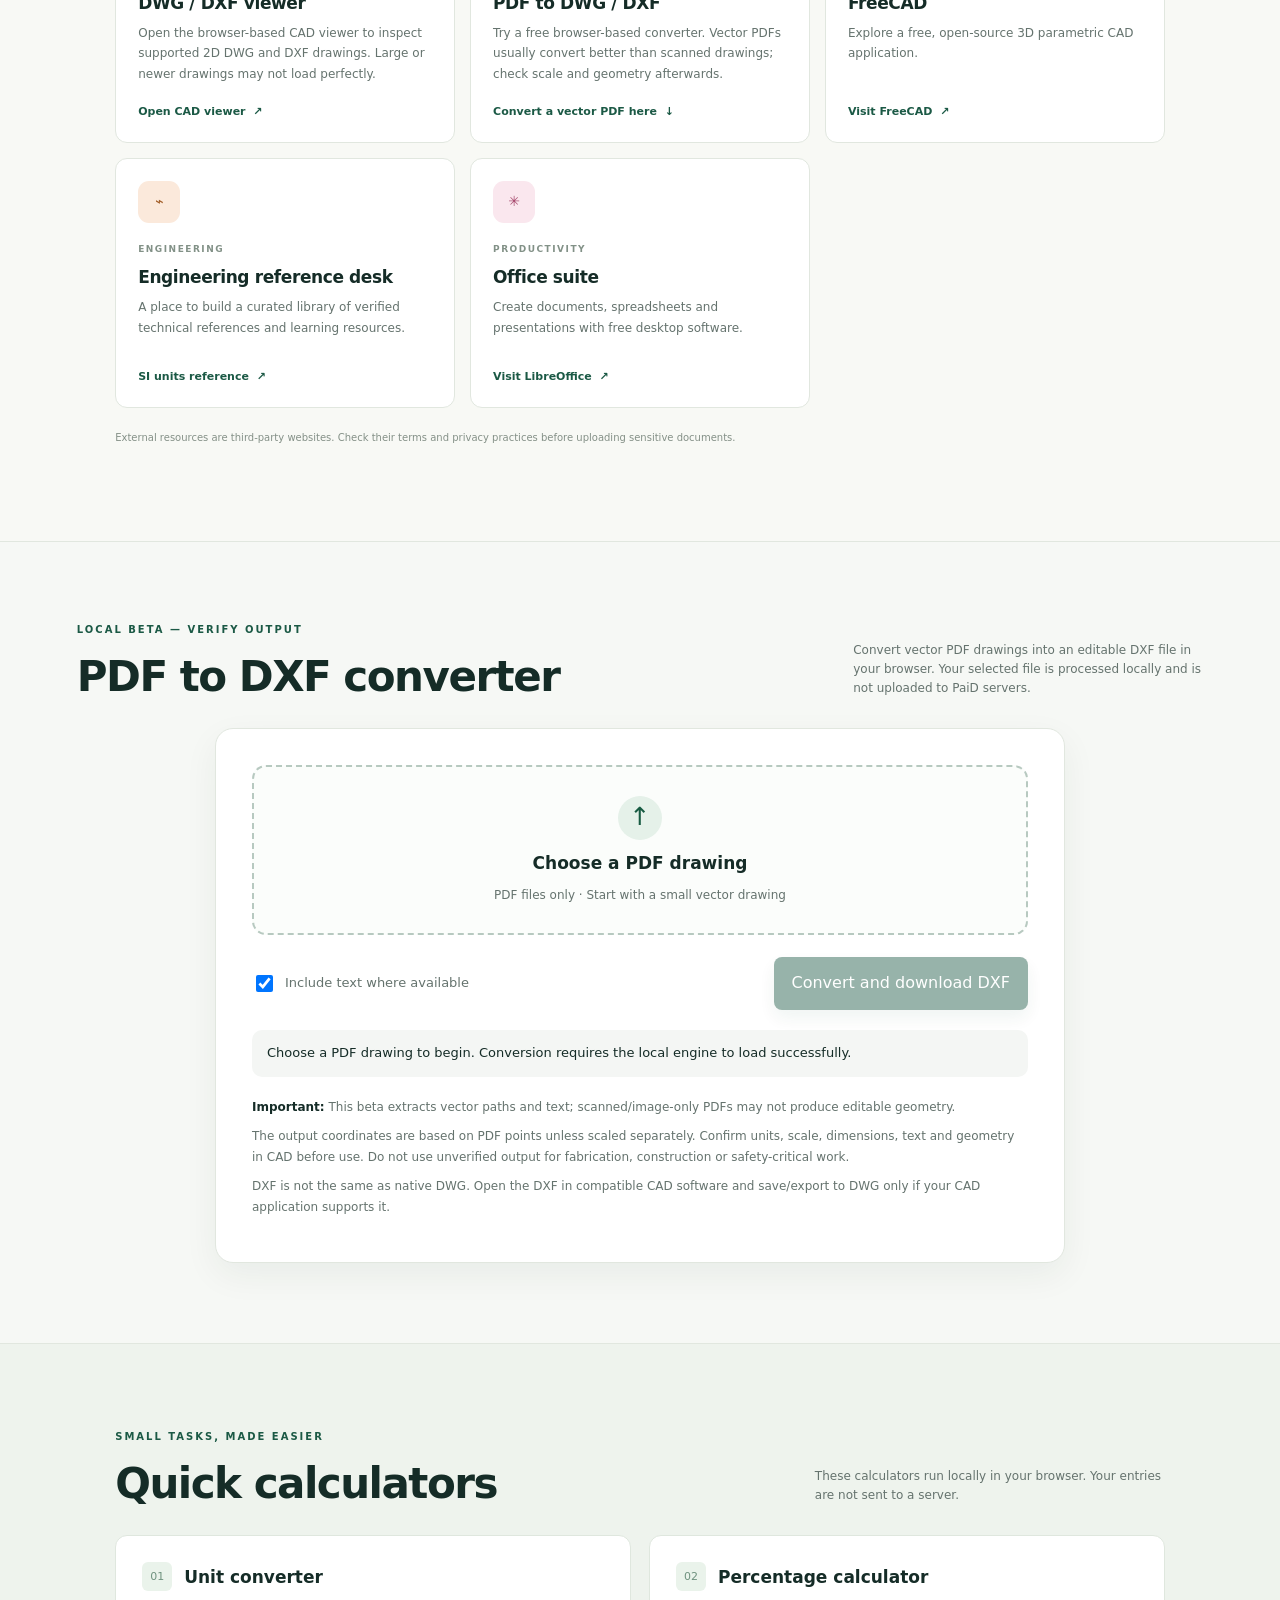
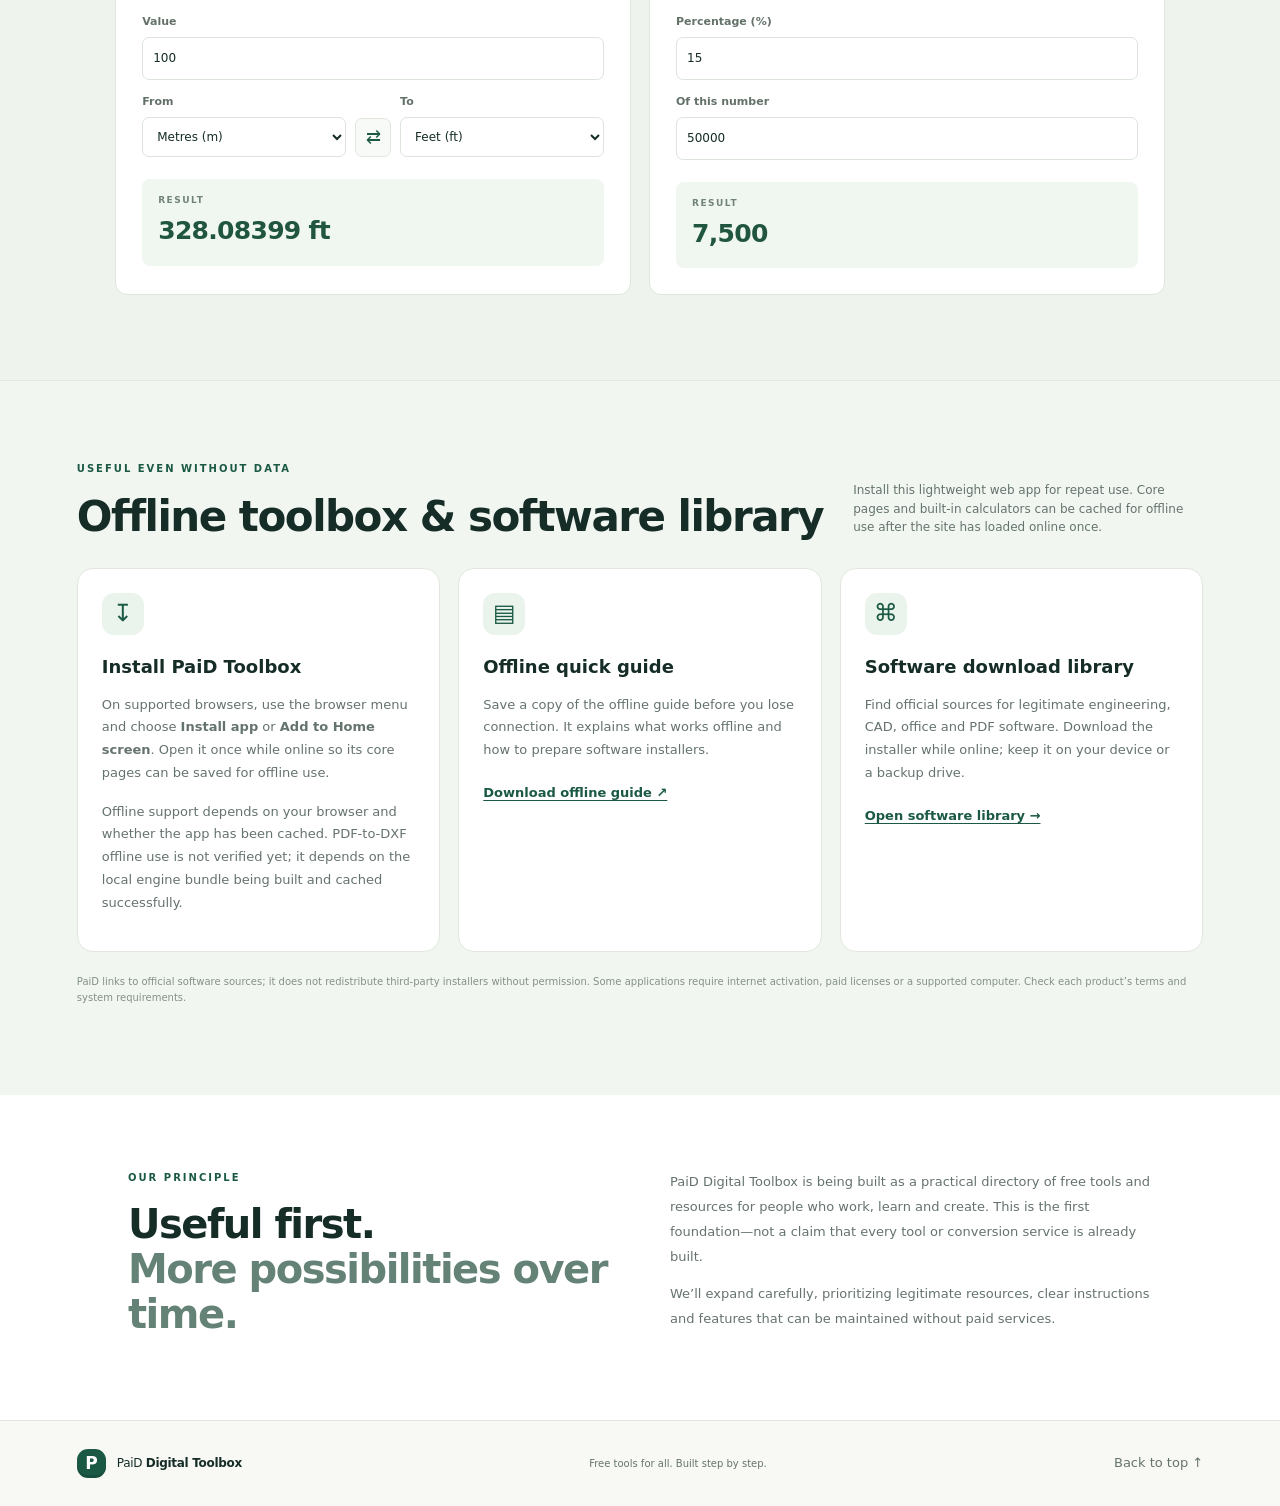
==== commit c6c309ef: "Fix script tag line breaks in PDF-DXF feature page" ====
--- a/index.html
+++ b/index.html
@@ -9,7 +9,9 @@
   <meta name="description" content="PaiD Digital Toolbox — free practical tools and trusted resources for everyday work, engineering, CAD and productivity.">
   <title>PaiD Digital Toolbox — Free tools for real work</title>
   <link rel="stylesheet" href="styles.css">
-  <script src="vendor/pdf-to-dxf.bundle.js" defer></script>\n  <script src="app.js" defer></script>\n  <script src="pdf-to-dxf-ui.js" defer></script>
+  <script src="vendor/pdf-to-dxf.bundle.js" defer></script>
+  <script src="app.js" defer></script>
+  <script src="pdf-to-dxf-ui.js" defer></script>
   
 </head>
 <body>
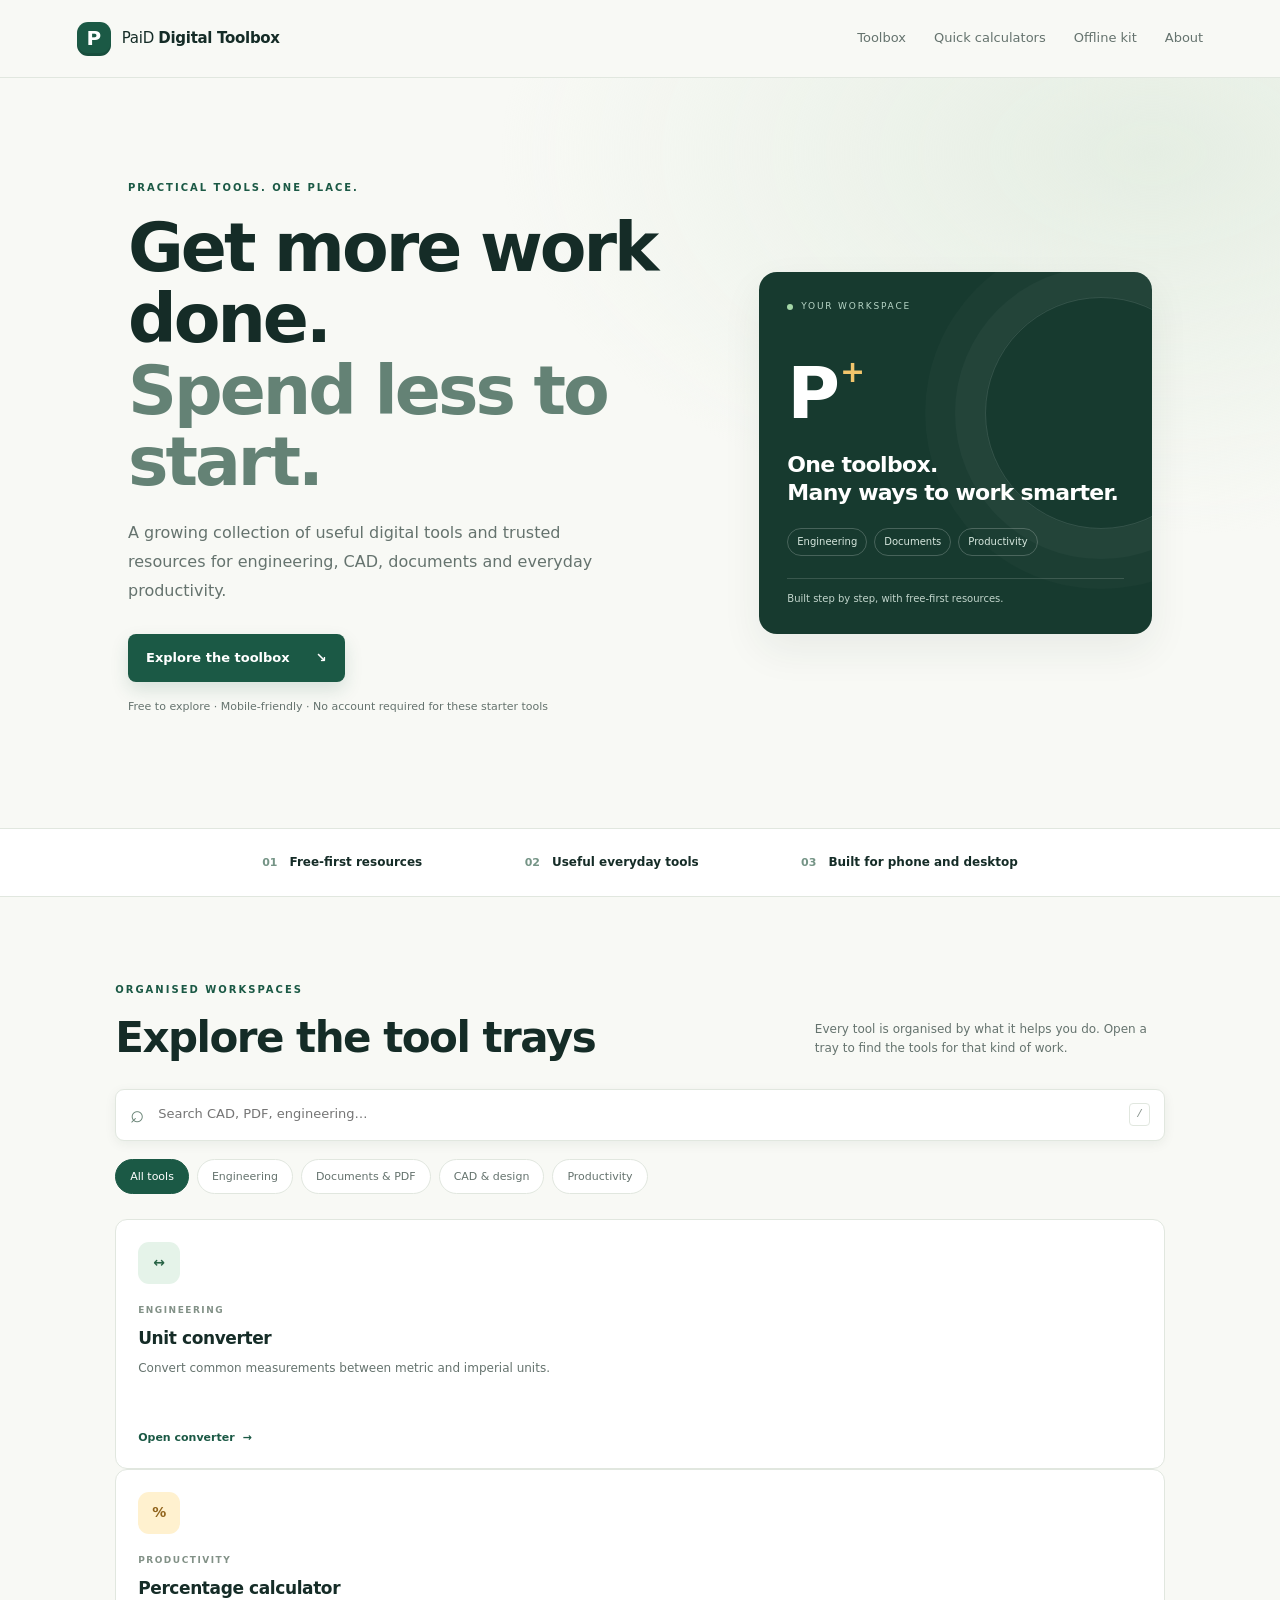
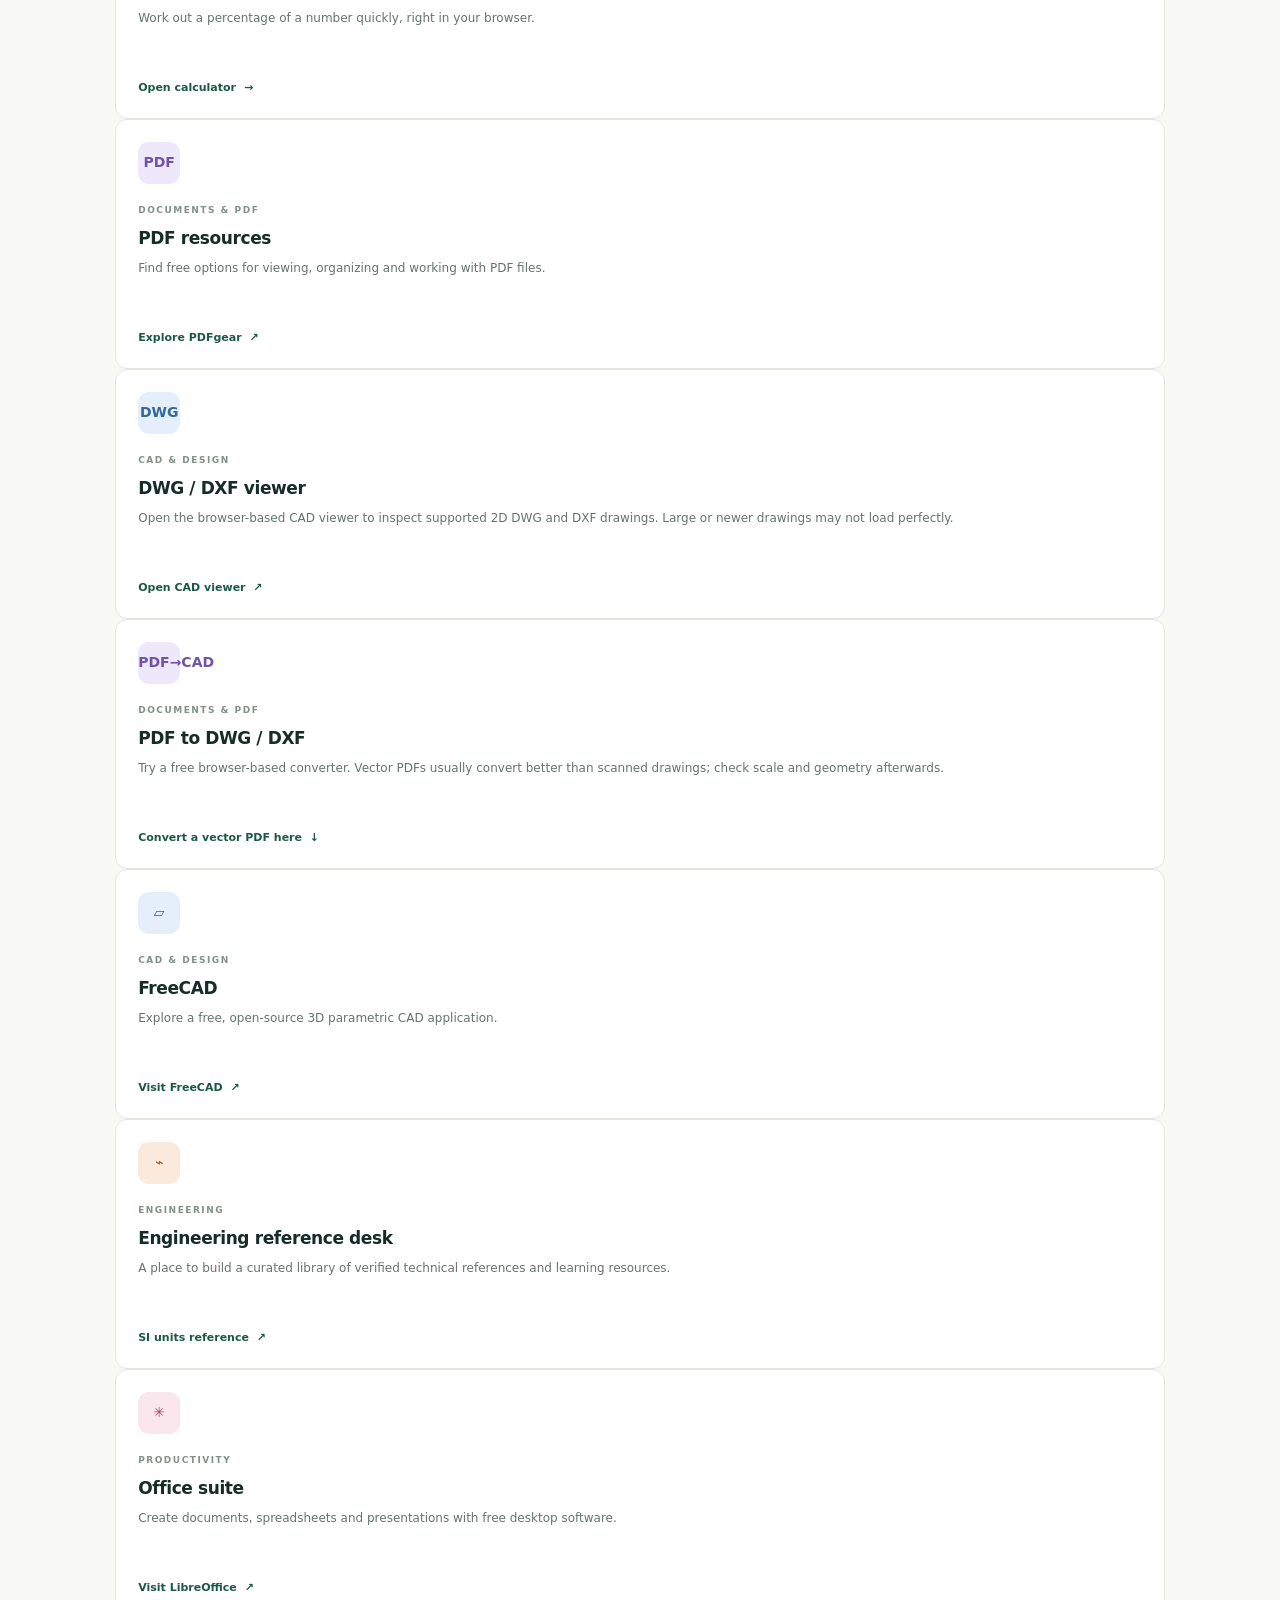
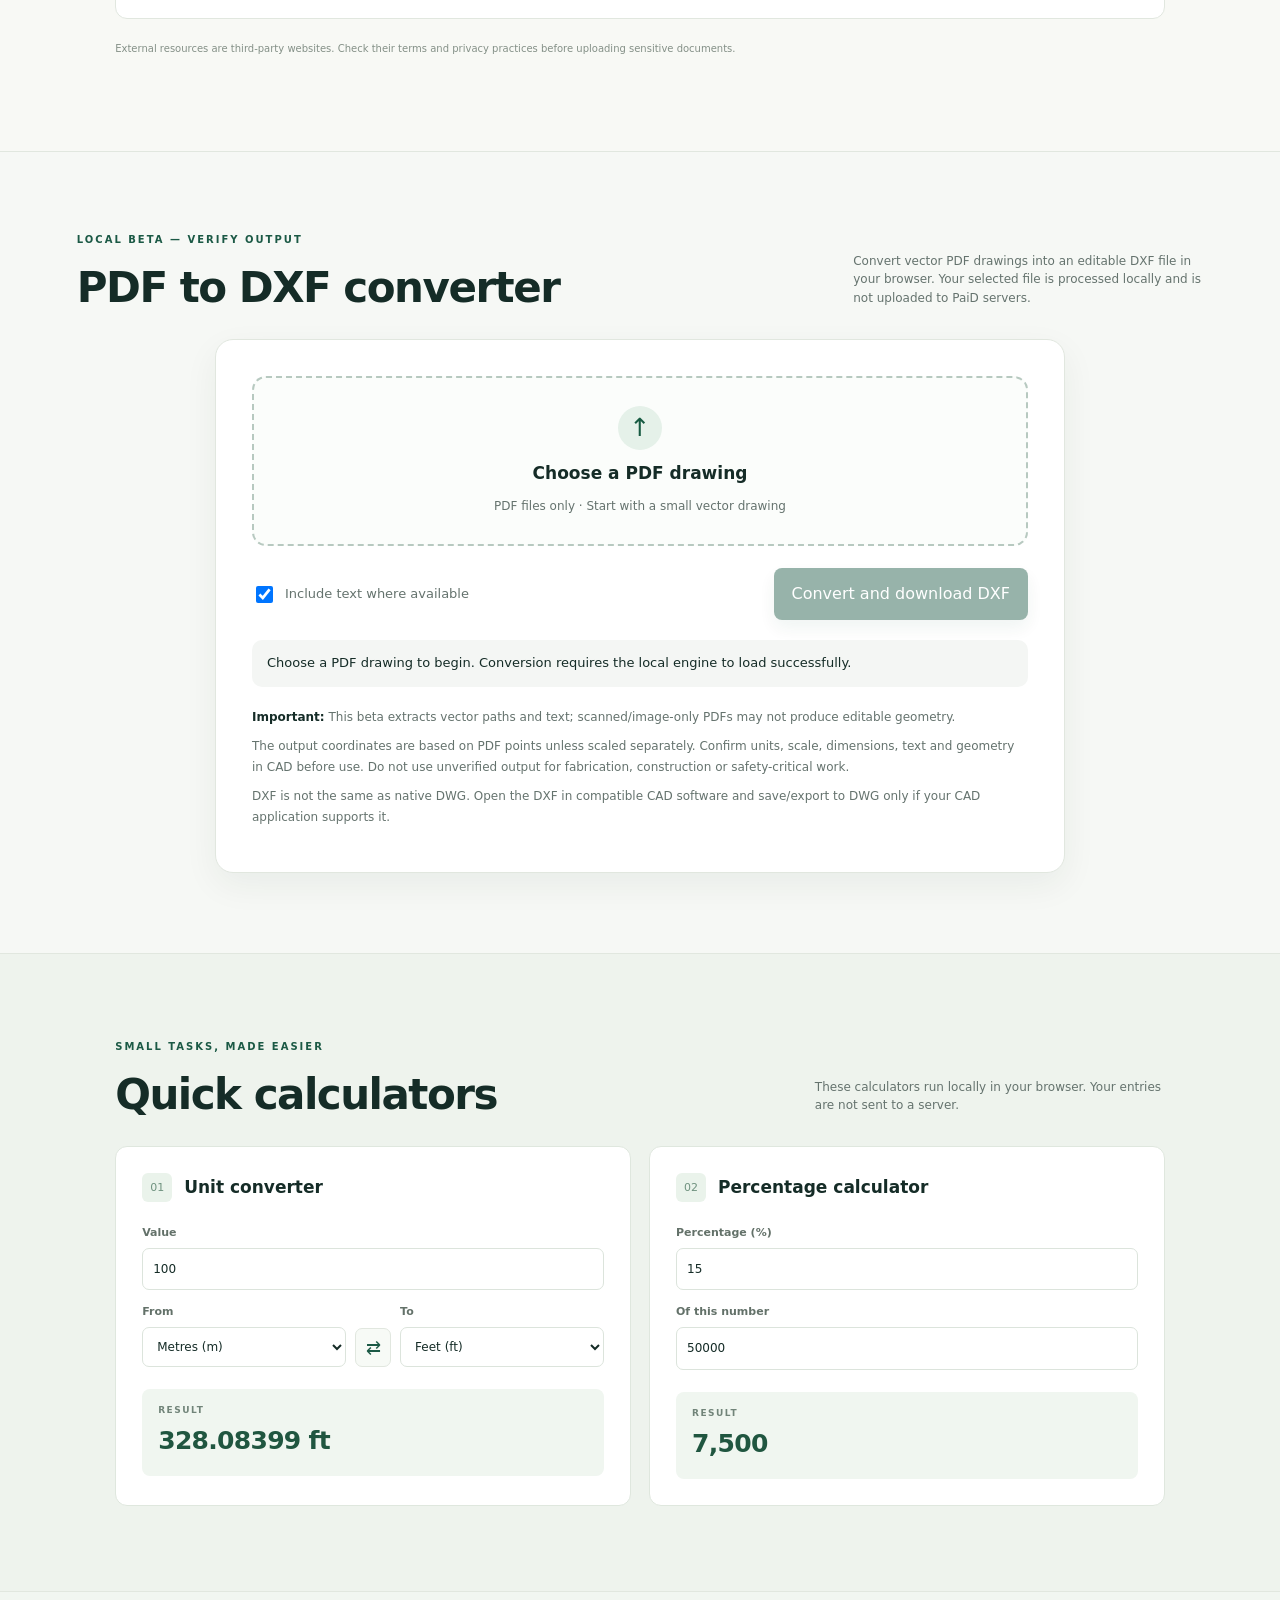
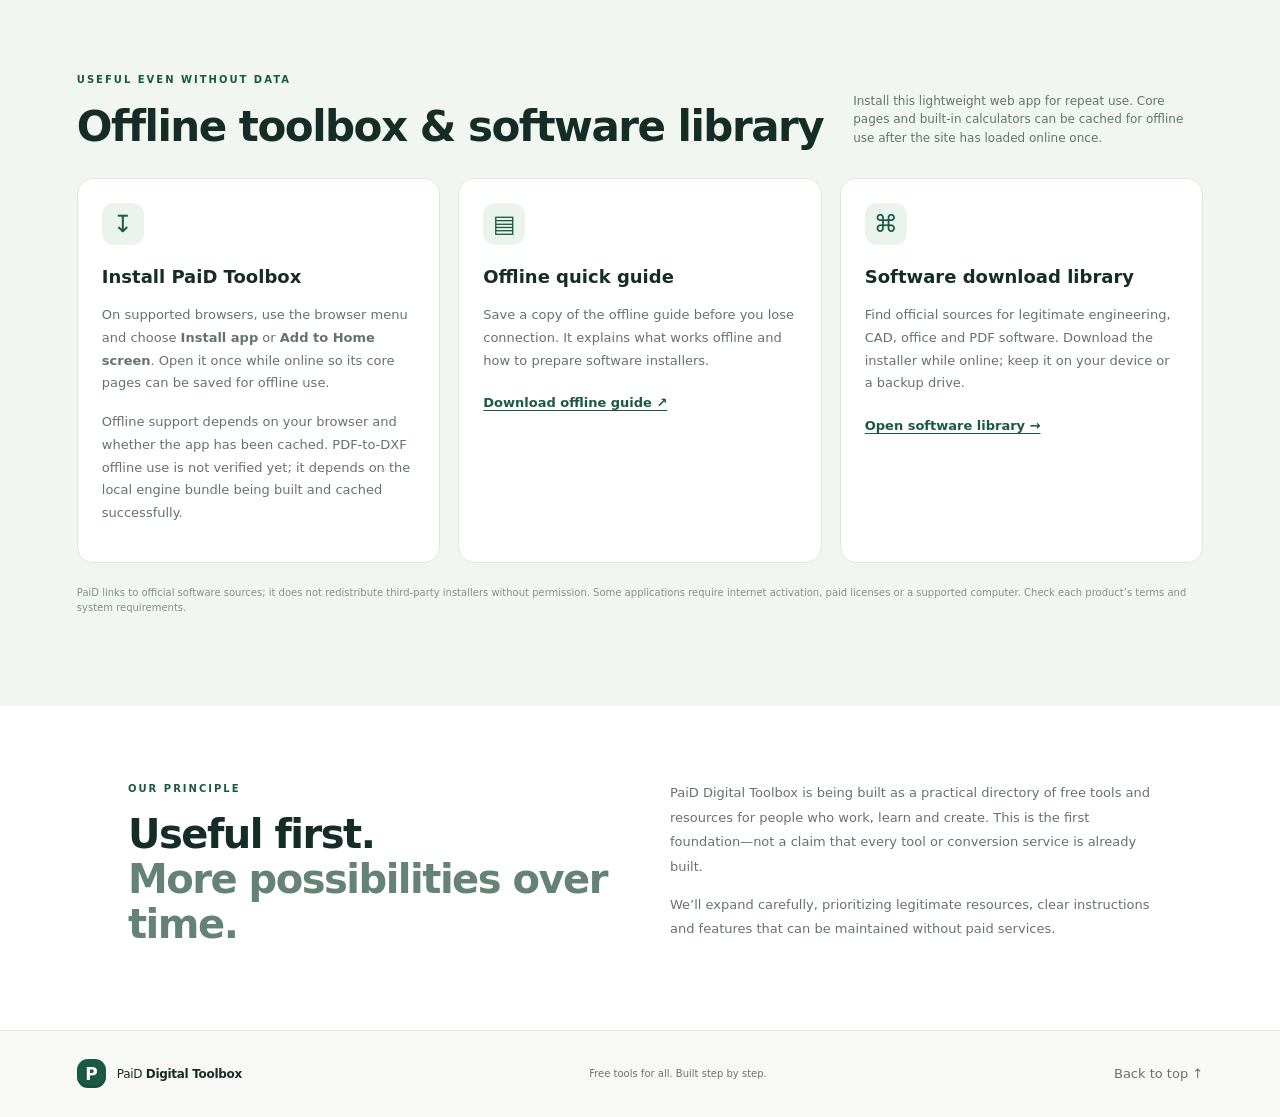
==== commit b61571a6: "Organize toolbox into category trays" ====
--- a/index.html
+++ b/index.html
@@ -9,7 +9,7 @@
   <meta name="description" content="PaiD Digital Toolbox — free practical tools and trusted resources for everyday work, engineering, CAD and productivity.">
   <title>PaiD Digital Toolbox — Free tools for real work</title>
   <link rel="stylesheet" href="styles.css">
-  <script src="vendor/pdf-to-dxf.bundle.js" defer></script>
+  <script type="module" src="vendor/pdf-to-dxf.bundle.js"></script>
   <script src="app.js" defer></script>
   <script src="pdf-to-dxf-ui.js" defer></script>
   
@@ -55,8 +55,8 @@
 
     <section class="section" id="toolbox">
       <div class="section-heading">
-        <div><p class="eyebrow">FIND YOUR NEXT TOOL</p><h2>The toolbox</h2></div>
-        <p>Search the starter collection by tool or task. New tools can be added as the project grows.</p>
+        <div><p class="eyebrow">ORGANISED WORKSPACES</p><h2>Explore the tool trays</h2></div>
+        <p>Every tool is organised by what it helps you do. Open a tray to find the tools for that kind of work.</p>
       </div>
       <label class="search-box" for="tool-search">
         <span aria-hidden="true">⌕</span>
@@ -70,7 +70,7 @@
         <button class="filter-chip" type="button" data-filter="design" aria-pressed="false">CAD & design</button>
         <button class="filter-chip" type="button" data-filter="productivity" aria-pressed="false">Productivity</button>
       </div>
-      <div class="tool-grid" id="tool-grid" aria-live="polite">
+      <div class="tool-trays" id="tool-trays" aria-live="polite">
         <article class="tool-card" data-category="engineering" data-search="engineering unit conversion measurement metric imperial calculator">
           <div class="tool-icon green">↔</div><p class="card-label">ENGINEERING</p><h3>Unit converter</h3>
           <p>Convert common measurements between metric and imperial units.</p>
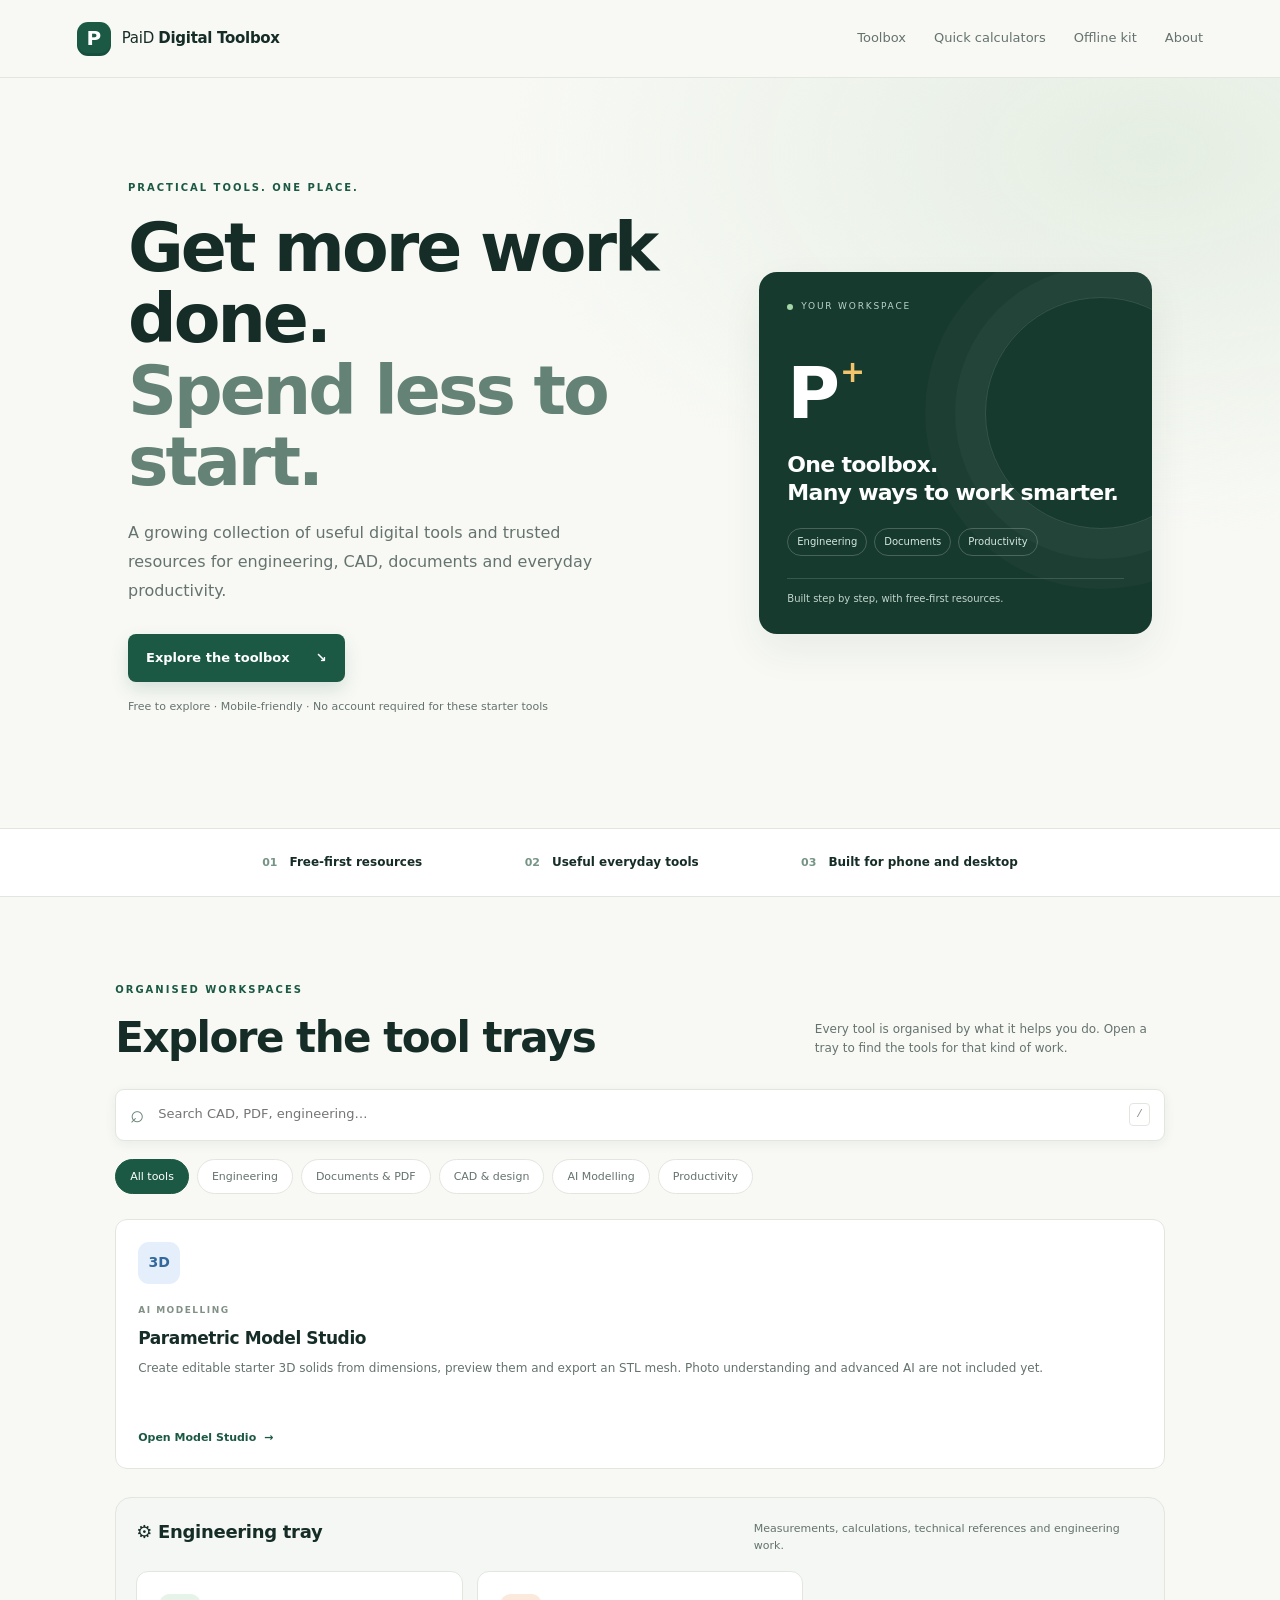
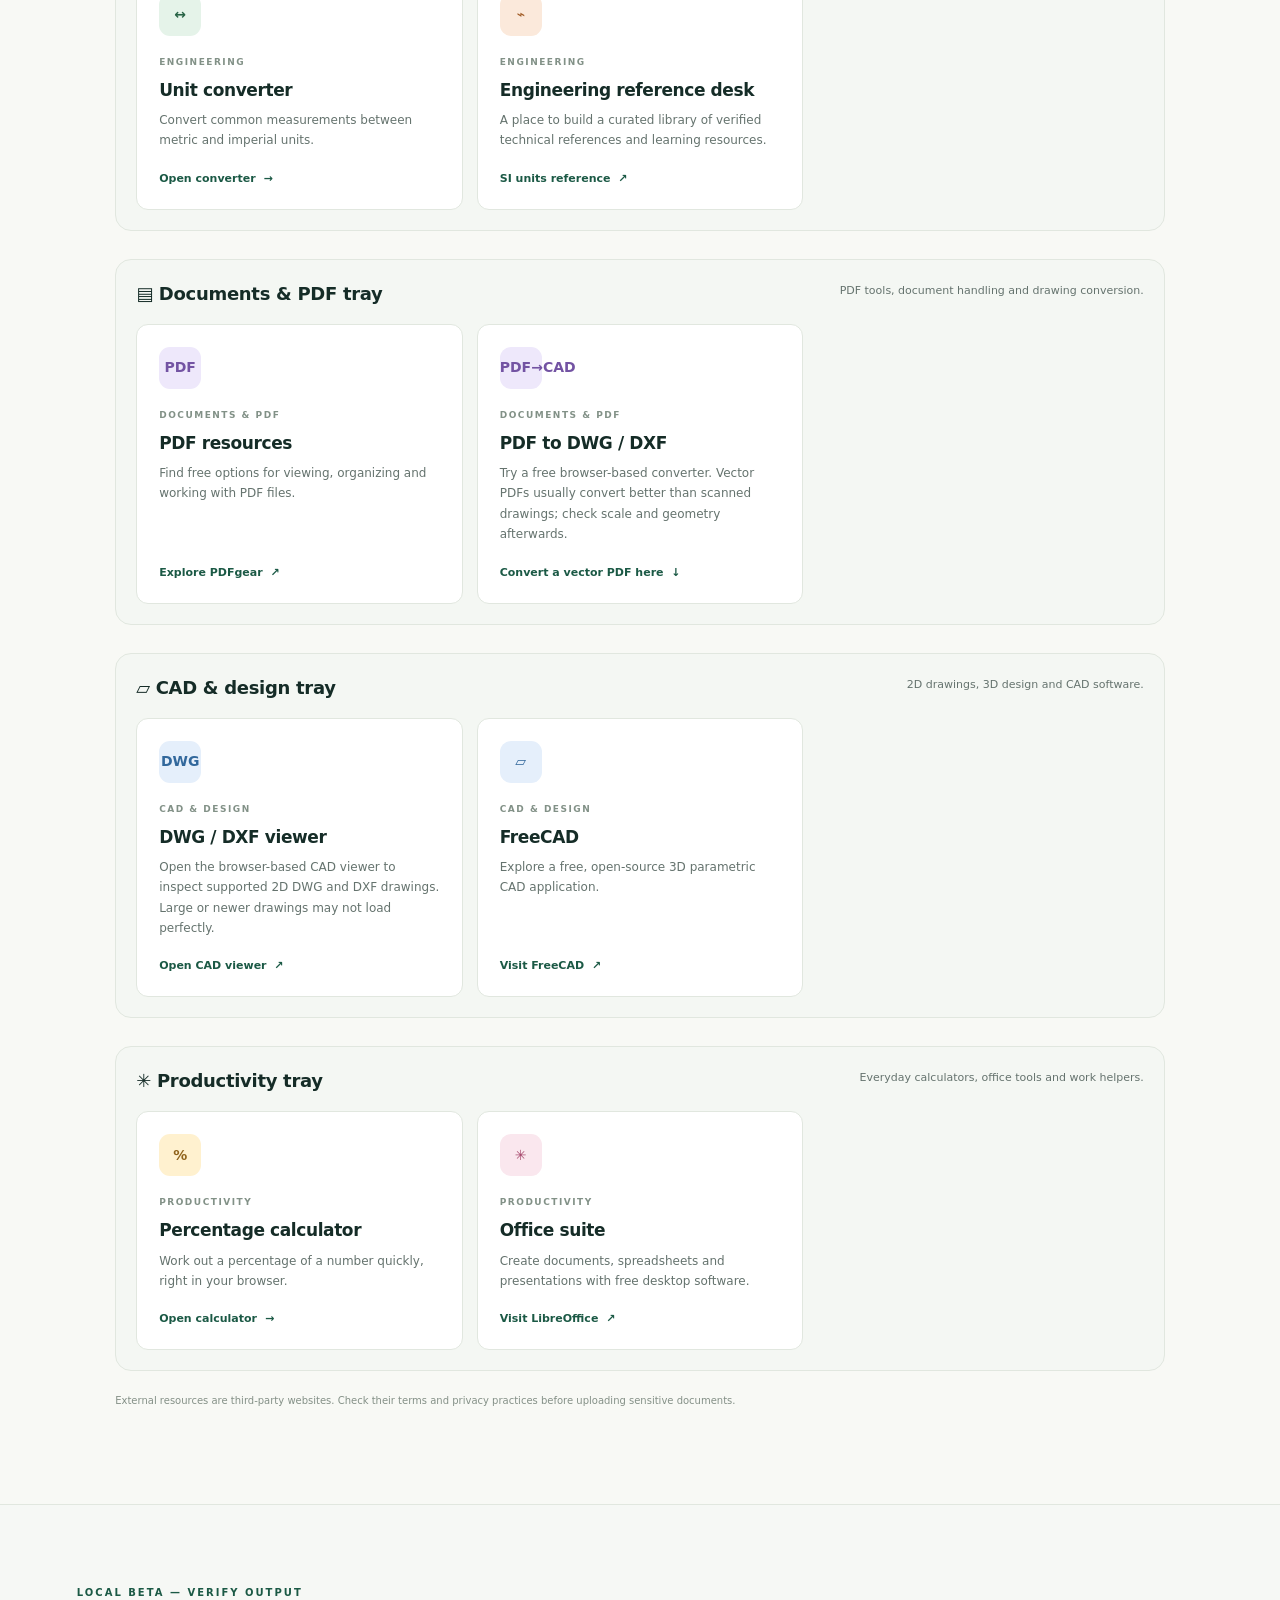
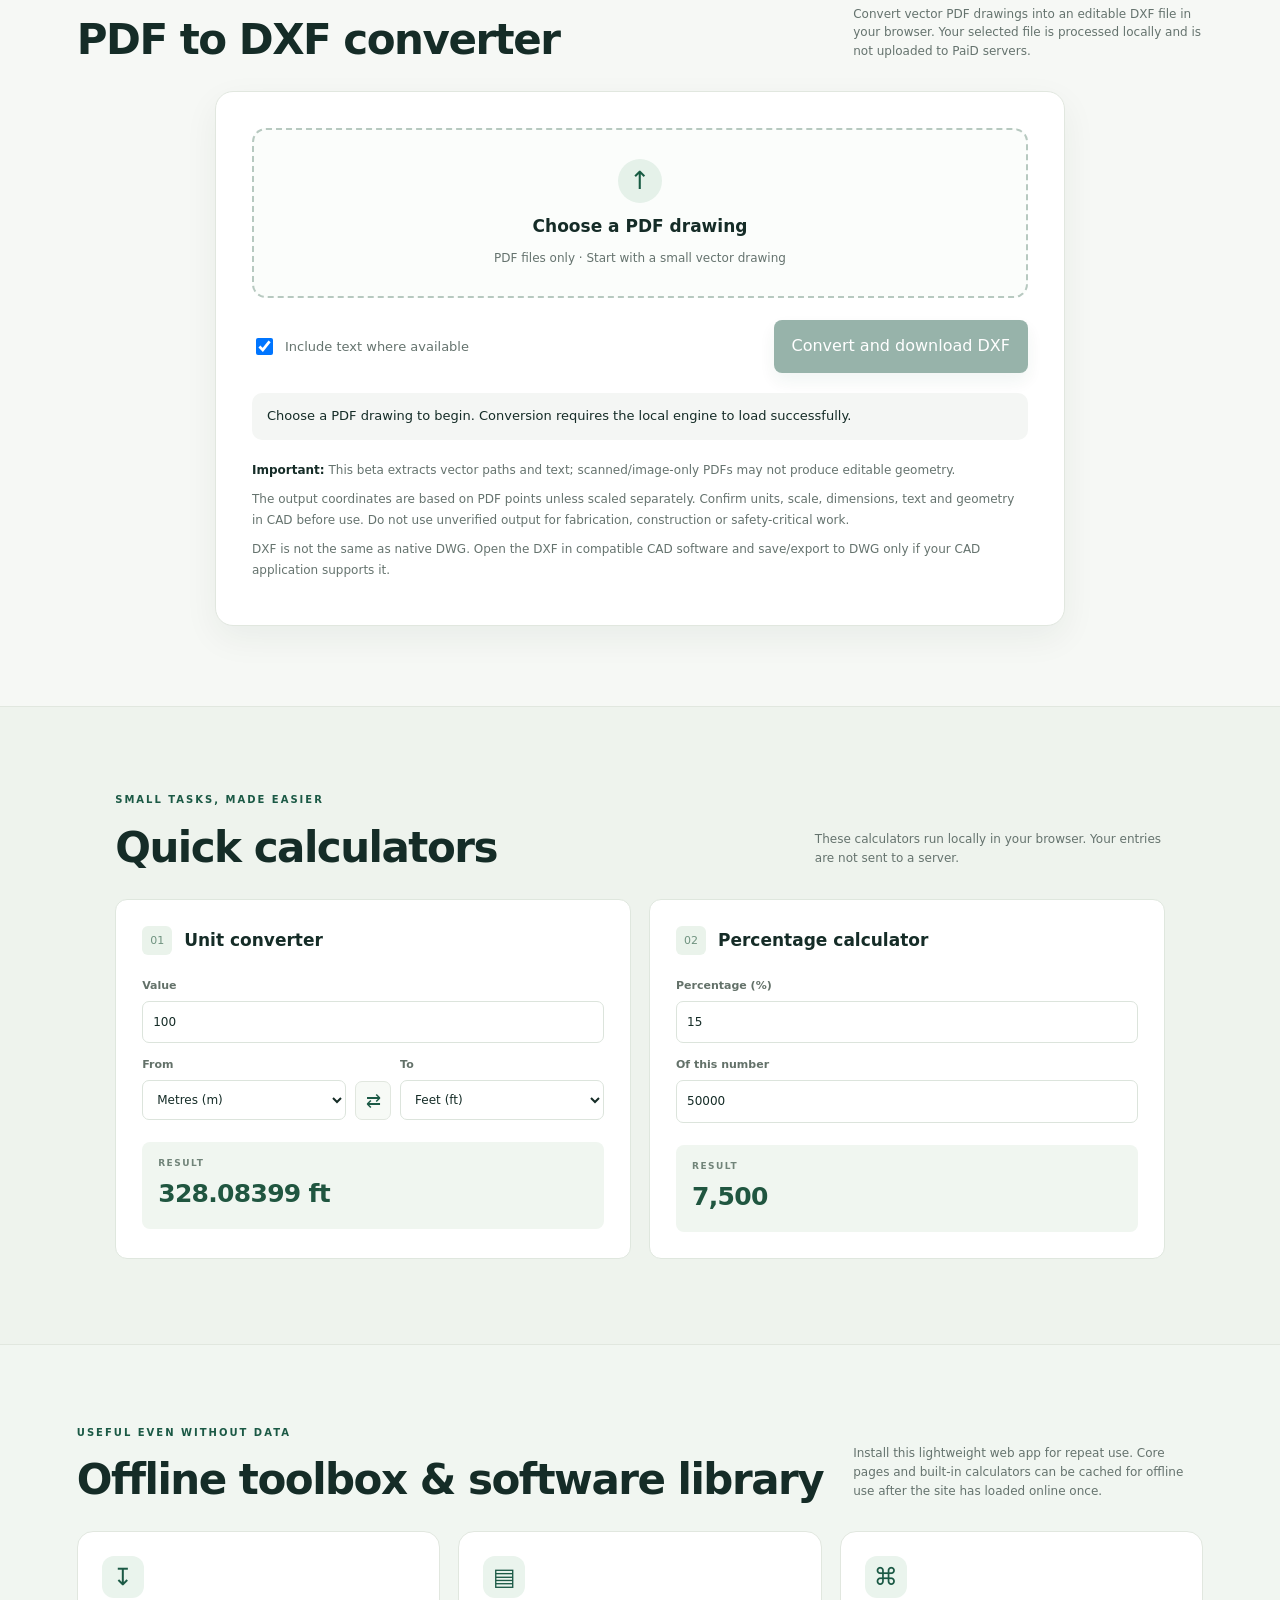
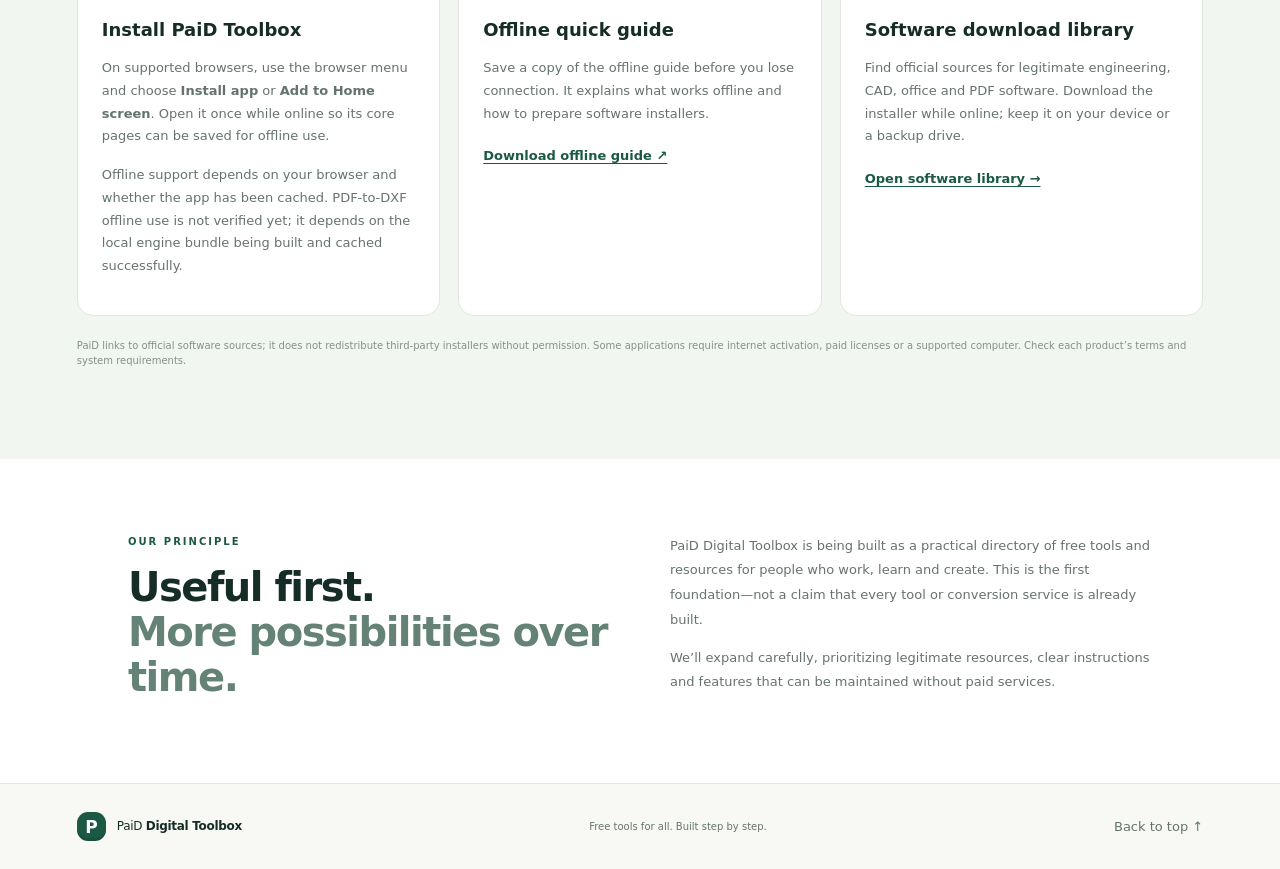
==== commit f17a712f: "Add AI Modelling tray entry and Model Studio card" ====
--- a/index.html
+++ b/index.html
@@ -68,6 +68,7 @@
         <button class="filter-chip" type="button" data-filter="engineering" aria-pressed="false">Engineering</button>
         <button class="filter-chip" type="button" data-filter="documents" aria-pressed="false">Documents & PDF</button>
         <button class="filter-chip" type="button" data-filter="design" aria-pressed="false">CAD & design</button>
+        <button class="filter-chip" type="button" data-filter="modelling" aria-pressed="false">AI Modelling</button>
         <button class="filter-chip" type="button" data-filter="productivity" aria-pressed="false">Productivity</button>
       </div>
       <div class="tool-trays" id="tool-trays" aria-live="polite">
@@ -110,6 +111,11 @@
           <div class="tool-icon pink">✳</div><p class="card-label">PRODUCTIVITY</p><h3>Office suite</h3>
           <p>Create documents, spreadsheets and presentations with free desktop software.</p>
           <a href="https://www.libreoffice.org/" target="_blank" rel="noopener noreferrer">Visit LibreOffice <span aria-hidden="true">↗</span></a>
+        </article>
+        <article class="tool-card" data-category="modelling" data-search="AI modelling parametric 3D model generator box cylinder dimensions STL export">
+          <div class="tool-icon blue">3D</div><p class="card-label">AI MODELLING</p><h3>Parametric Model Studio</h3>
+          <p>Create editable starter 3D solids from dimensions, preview them and export an STL mesh. Photo understanding and advanced AI are not included yet.</p>
+          <a href="./modeller.html">Open Model Studio <span aria-hidden="true">→</span></a>
         </article>
       </div>
       <p class="empty-state" id="empty-state" hidden>No matching tools yet. Try a different search.</p>
--- a/styles.css
+++ b/styles.css
@@ -31,3 +31,6 @@
 .text-link{display:inline-block;margin-top:8px;color:var(--green);font-weight:700;font-size:13px;text-decoration:underline;text-underline-offset:3px}
 @media(max-width:800px){.offline-grid{grid-template-columns:1fr 1fr}}
 @media(max-width:600px){.offline-section{padding:55px 20px}.offline-grid{grid-template-columns:1fr}.offline-card{min-height:0}}
+
+/* Tool trays: grouped workspaces for easier browsing */
+.tool-trays{display:grid;gap:28px}.tool-tray{background:#f4f7f3;border:1px solid var(--line);border-radius:16px;padding:20px}.tool-tray[hidden]{display:none}.tool-tray-heading{display:flex;align-items:flex-start;justify-content:space-between;gap:18px;margin-bottom:16px}.tool-tray-heading h3{font-size:18px;letter-spacing:-.3px;margin:0;color:var(--ink)}.tool-tray-heading p{font-size:11px;line-height:1.6;color:var(--muted);margin:2px 0 0;max-width:390px}.tool-tray-grid{display:grid;grid-template-columns:repeat(3,minmax(0,1fr));gap:14px}.tool-tray-grid .tool-card{min-height:220px}@media(max-width:850px){.tool-tray-grid{grid-template-columns:repeat(2,minmax(0,1fr))}}@media(max-width:600px){.tool-tray{padding:14px}.tool-tray-heading{display:block}.tool-tray-heading p{margin-top:6px}.tool-tray-grid{grid-template-columns:1fr}.tool-tray-grid .tool-card{min-height:190px}}
